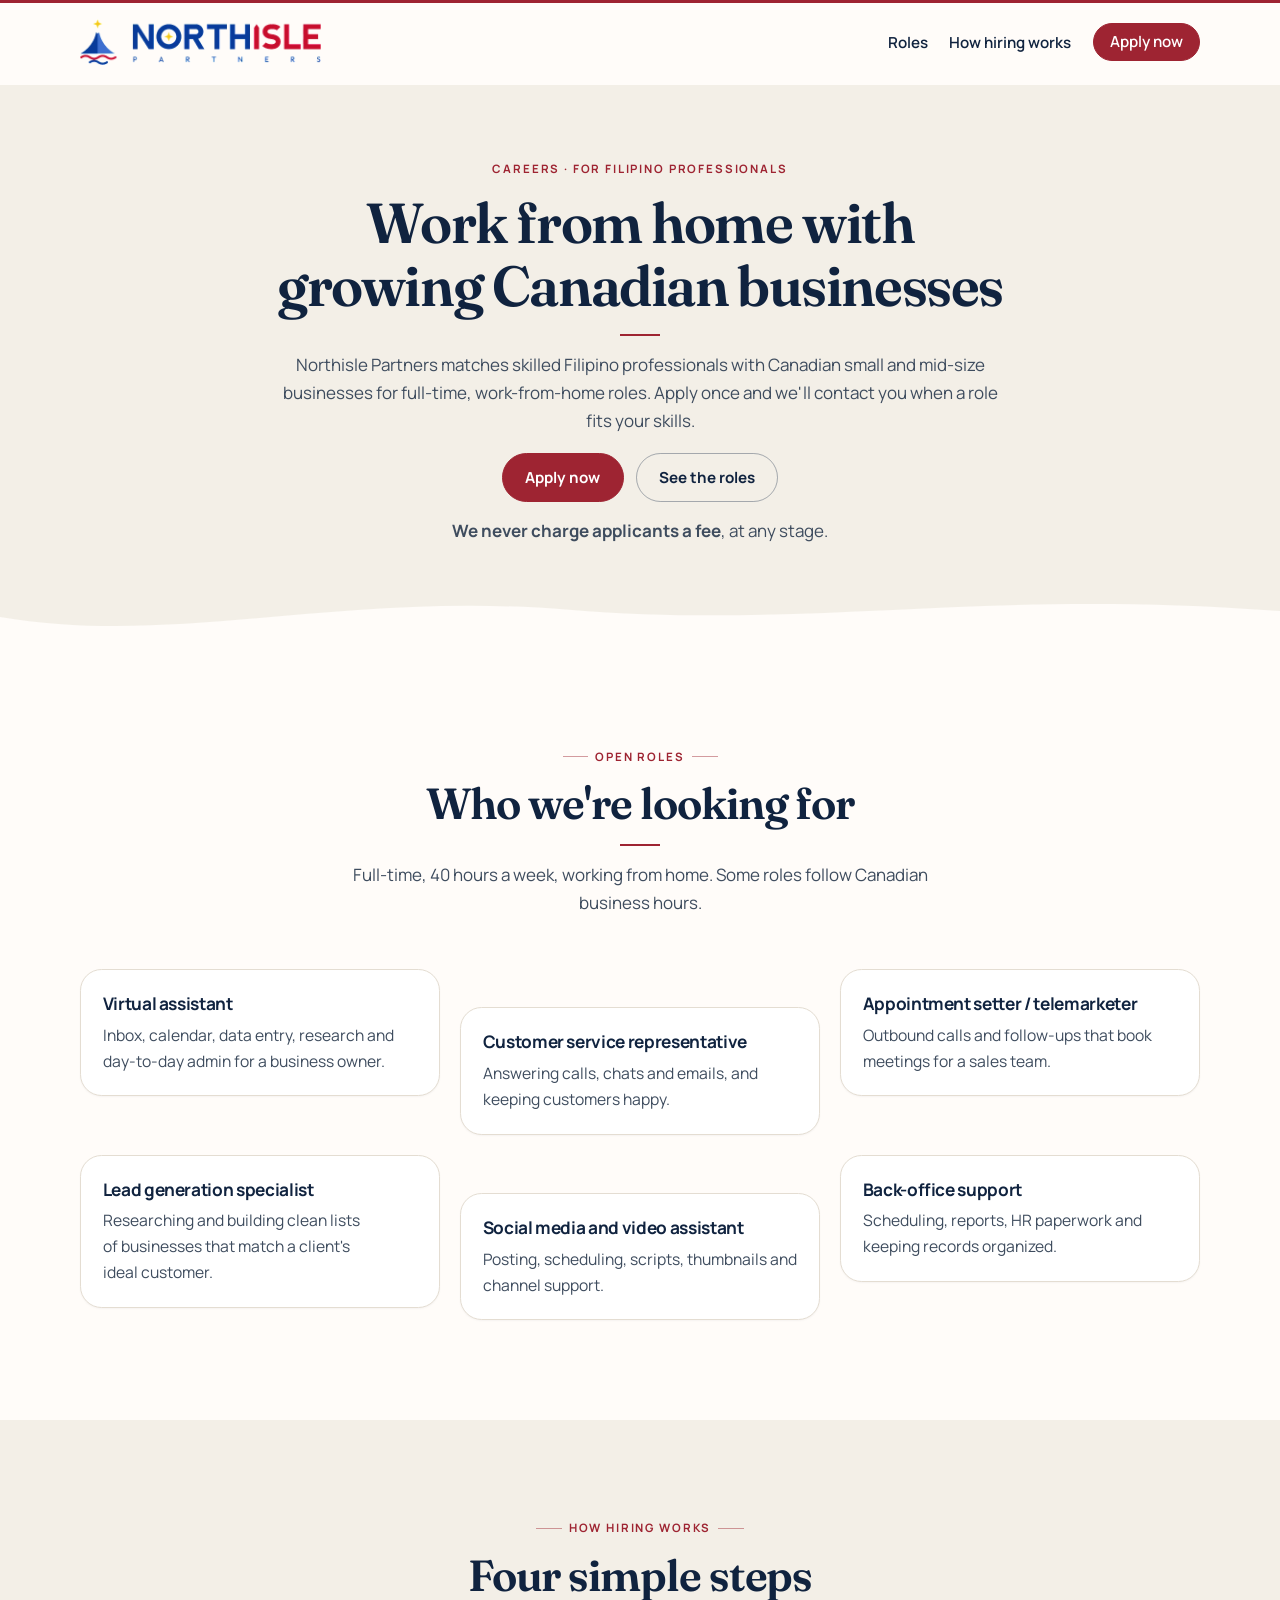
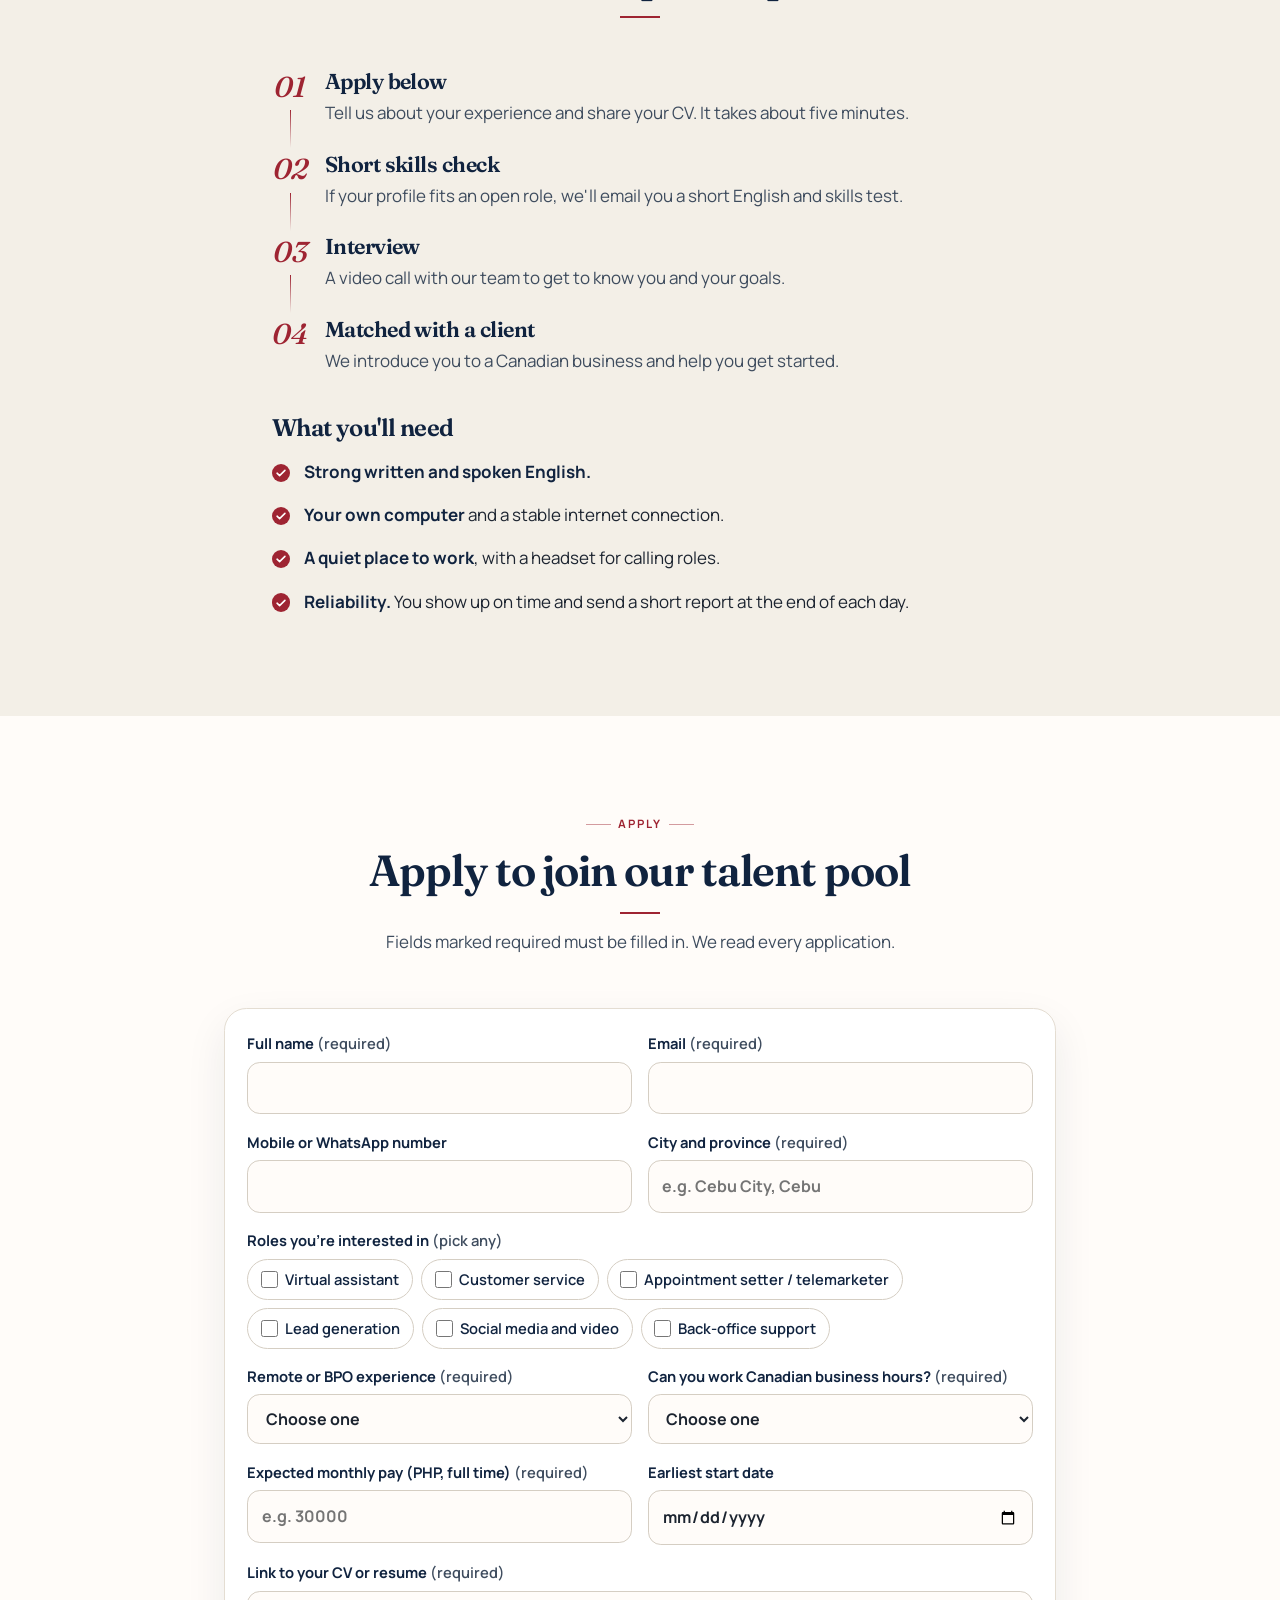
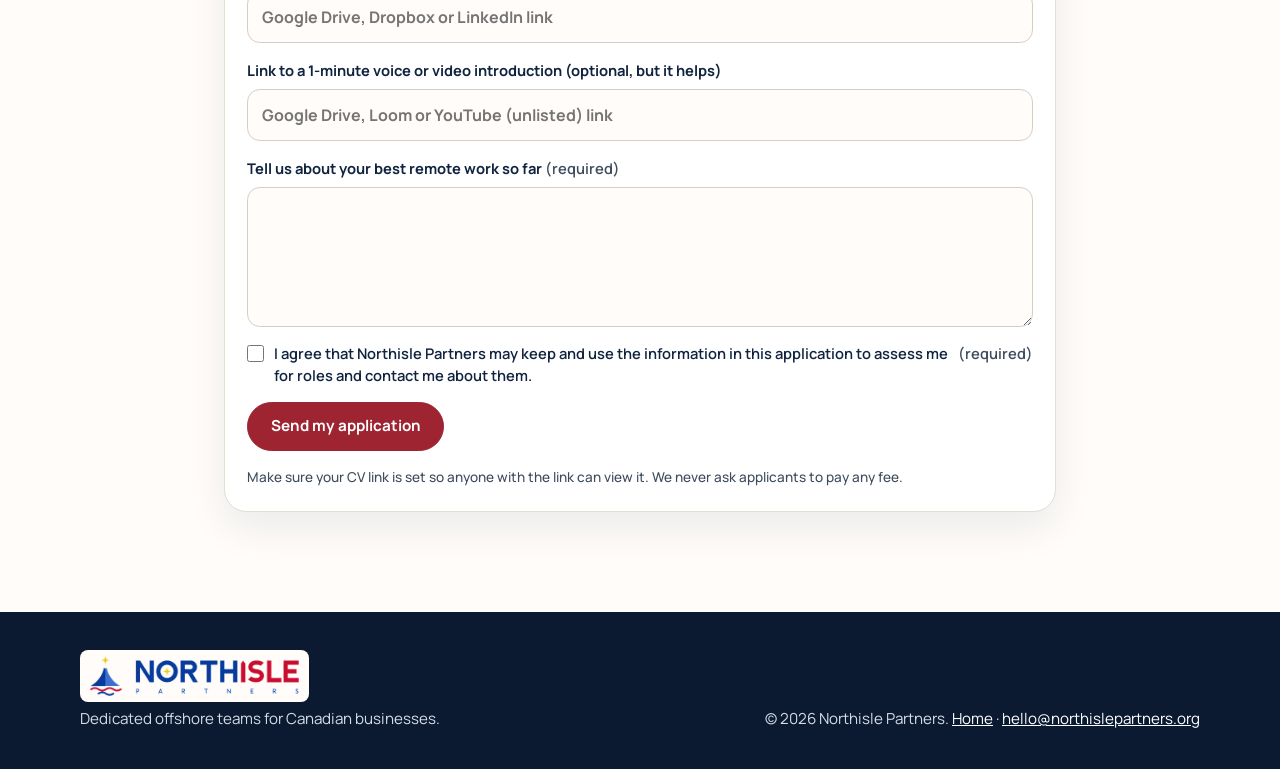
==== careers/index.html @ 328b4017 "Add an unlisted careers page where VAs can apply The page is noindex, left out of the sitemap and no" ====
<!DOCTYPE html>
<html lang="en-CA">
<head>
<meta charset="utf-8">
<script>document.documentElement.classList.add("js");</script>
<meta name="viewport" content="width=device-width, initial-scale=1">
<title>Careers | Work from home with Northisle Partners</title>
<meta name="description" content="Filipino professionals: apply to work from home, full time, with Canadian small businesses as a virtual assistant, customer service rep, appointment setter or lead generation specialist.">
<meta name="robots" content="noindex">
<link rel="canonical" href="https://northislepartners.org/careers/">
<link rel="icon" href="/favicon.svg" type="image/svg+xml">
<link rel="icon" href="/favicon.png" type="image/png" sizes="64x64">
<link rel="apple-touch-icon" href="/apple-touch-icon.png">
<meta name="theme-color" content="#10233F">
<meta property="og:type" content="website">
<meta property="og:site_name" content="Northisle Partners">
<meta property="og:title" content="Careers | Work from home with Northisle Partners">
<meta property="og:description" content="Full-time, work-from-home roles with Canadian small businesses. Apply directly.">
<meta property="og:url" content="https://northislepartners.org/careers/">
<meta property="og:image" content="https://northislepartners.org/og-image.png">
<meta property="og:locale" content="en_CA">
<meta name="twitter:card" content="summary_large_image">
<link rel="preconnect" href="https://fonts.googleapis.com">
<link rel="preconnect" href="https://fonts.gstatic.com" crossorigin>
<link href="https://fonts.googleapis.com/css2?family=Fraunces:ital,opsz,wght@0,9..144,520;0,9..144,620;1,9..144,520&family=Manrope:wght@400;500;600;700;800&display=swap" rel="stylesheet">
<link rel="stylesheet" href="/styles.css">
</head>
<body>
<a class="skip" href="#main">Skip to content</a>
<header class="site-header">
  <div class="container header-bar">
    <a class="brand" href="/">
      <picture>
        <source srcset="/assets/img/northisle-wordmark.webp" type="image/webp">
        <img src="/assets/img/northisle-wordmark.png" alt="Northisle Partners" width="502" height="96">
      </picture>
    </a>
    <button class="nav-toggle" type="button" aria-expanded="false" aria-controls="site-nav">
      <span class="sr-only">Open menu</span>
      <span class="nav-toggle-icon" aria-hidden="true"></span>
    </button>
    <nav id="site-nav" aria-label="Main">
      <ul>
        <li><a href="#roles">Roles</a></li>
        <li><a href="#process">How hiring works</a></li>
        <li><a class="btn btn-small" href="#apply">Apply now</a></li>
      </ul>
    </nav>
  </div>
</header>

<main id="main">
  <section class="page-hero" aria-labelledby="careers-title">
    <div class="container">
      <p class="eyebrow">Careers · For Filipino professionals</p>
      <h1 id="careers-title">Work from home with growing Canadian businesses</h1>
      <p class="section-intro">Northisle Partners matches skilled Filipino professionals with Canadian small and mid-size businesses for full-time, work-from-home roles. Apply once and we'll contact you when a role fits your skills.</p>
      <div class="cta-row cta-center">
        <a class="btn" href="#apply">Apply now</a>
        <a class="btn btn-ghost" href="#roles">See the roles</a>
      </div>
      <p class="section-intro"><strong>We never charge applicants a fee</strong>, at any stage.</p>
    </div>
    <svg class="wave" viewBox="0 0 1440 100" preserveAspectRatio="none" aria-hidden="true">
      <path fill="#fffcf9" d="M0 54C200 96 380 18 640 44C920 72 1100 14 1440 46V100H0Z"/>
    </svg>
  </section>

  <section class="band" id="roles" aria-labelledby="roles-title">
    <div class="container">
      <div class="section-head">
        <p class="eyebrow">Open roles</p>
        <h2 id="roles-title">Who we're looking for</h2>
        <p class="section-intro">Full-time, 40 hours a week, working from home. Some roles follow Canadian business hours.</p>
      </div>
      <div class="card-grid">
        <article class="card"><h3>Virtual assistant</h3><p>Inbox, calendar, data entry, research and day-to-day admin for a business owner.</p></article>
        <article class="card"><h3>Customer service representative</h3><p>Answering calls, chats and emails, and keeping customers happy.</p></article>
        <article class="card"><h3>Appointment setter / telemarketer</h3><p>Outbound calls and follow-ups that book meetings for a sales team.</p></article>
        <article class="card"><h3>Lead generation specialist</h3><p>Researching and building clean lists of businesses that match a client's ideal customer.</p></article>
        <article class="card"><h3>Social media and video assistant</h3><p>Posting, scheduling, scripts, thumbnails and channel support.</p></article>
        <article class="card"><h3>Back-office support</h3><p>Scheduling, reports, HR paperwork and keeping records organized.</p></article>
      </div>
    </div>
  </section>

  <section class="band band-paper" id="process" aria-labelledby="process-title">
    <div class="container">
      <div class="section-head">
        <p class="eyebrow">How hiring works</p>
        <h2 id="process-title">Four simple steps</h2>
      </div>
      <ol class="steps careers-steps">
        <li><span class="step-num">01</span><div><h3>Apply below</h3><p>Tell us about your experience and share your CV. It takes about five minutes.</p></div></li>
        <li><span class="step-num">02</span><div><h3>Short skills check</h3><p>If your profile fits an open role, we'll email you a short English and skills test.</p></div></li>
        <li><span class="step-num">03</span><div><h3>Interview</h3><p>A video call with our team to get to know you and your goals.</p></div></li>
        <li><span class="step-num">04</span><div><h3>Matched with a client</h3><p>We introduce you to a Canadian business and help you get started.</p></div></li>
      </ol>
      <div class="careers-needs">
        <h3>What you'll need</h3>
        <ul class="checks">
          <li><strong>Strong written and spoken English.</strong></li>
          <li><strong>Your own computer</strong> and a stable internet connection.</li>
          <li><strong>A quiet place to work</strong>, with a headset for calling roles.</li>
          <li><strong>Reliability.</strong> You show up on time and send a short report at the end of each day.</li>
        </ul>
      </div>
    </div>
  </section>

  <section class="band" id="apply" aria-labelledby="apply-title">
    <div class="container careers-apply">
      <div class="section-head">
        <p class="eyebrow">Apply</p>
        <h2 id="apply-title">Apply to join our talent pool</h2>
        <p class="section-intro">Fields marked required must be filled in. We read every application.</p>
      </div>
      <form class="mailform" id="applyform" action="https://formsubmit.co/hello@northislepartners.org" method="POST">
        <input type="hidden" name="_next" value="https://northislepartners.org/careers/thank-you/">
        <input type="hidden" name="_subject" value="New VA application from northislepartners.org">
        <input type="hidden" name="_template" value="table">
        <input type="hidden" name="_captcha" value="false">
        <input type="hidden" name="form" value="VA application">
        <input type="text" name="_honey" style="display:none" tabindex="-1" autocomplete="off" aria-hidden="true">
        <div class="field-row">
          <label>Full name <span class="req">(required)</span>
            <input name="name" type="text" autocomplete="name" required>
          </label>
          <label>Email <span class="req">(required)</span>
            <input name="email" type="email" autocomplete="email" inputmode="email" required>
          </label>
        </div>
        <div class="field-row">
          <label>Mobile or WhatsApp number
            <input name="phone" type="tel" autocomplete="tel" inputmode="tel">
          </label>
          <label>City and province <span class="req">(required)</span>
            <input name="location" type="text" autocomplete="address-level2" placeholder="e.g. Cebu City, Cebu" required>
          </label>
        </div>
        <fieldset class="check-group">
          <legend>Roles you're interested in <span class="req">(pick any)</span></legend>
          <label><input type="checkbox" name="role_va" value="Yes"> Virtual assistant</label>
          <label><input type="checkbox" name="role_customer_service" value="Yes"> Customer service</label>
          <label><input type="checkbox" name="role_appointment_setter" value="Yes"> Appointment setter / telemarketer</label>
          <label><input type="checkbox" name="role_lead_generation" value="Yes"> Lead generation</label>
          <label><input type="checkbox" name="role_social_video" value="Yes"> Social media and video</label>
          <label><input type="checkbox" name="role_back_office" value="Yes"> Back-office support</label>
        </fieldset>
        <div class="field-row">
          <label>Remote or BPO experience <span class="req">(required)</span>
            <select name="experience" required>
              <option value="">Choose one</option>
              <option>Less than 1 year</option>
              <option>1–2 years</option>
              <option>3–5 years</option>
              <option>More than 5 years</option>
            </select>
          </label>
          <label>Can you work Canadian business hours? <span class="req">(required)</span>
            <select name="night_shift" required>
              <option value="">Choose one</option>
              <option>Yes, night shift is fine</option>
              <option>Sometimes</option>
              <option>No, daytime only</option>
            </select>
          </label>
        </div>
        <div class="field-row">
          <label>Expected monthly pay (PHP, full time) <span class="req">(required)</span>
            <input name="expected_pay_php" type="number" inputmode="numeric" min="0" step="500" placeholder="e.g. 30000" required>
          </label>
          <label>Earliest start date
            <input name="start_date" type="date">
          </label>
        </div>
        <label>Link to your CV or resume <span class="req">(required)</span>
          <input name="cv_link" type="url" placeholder="Google Drive, Dropbox or LinkedIn link" required>
        </label>
        <label>Link to a 1-minute voice or video introduction (optional, but it helps)
          <input name="intro_link" type="url" placeholder="Google Drive, Loom or YouTube (unlisted) link">
        </label>
        <label>Tell us about your best remote work so far <span class="req">(required)</span>
          <textarea name="message" required></textarea>
        </label>
        <label class="consent"><input type="checkbox" name="consent" value="Yes" required> I agree that Northisle Partners may keep and use the information in this application to assess me for roles and contact me about them. <span class="req">(required)</span></label>
        <button class="btn" type="submit">Send my application</button>
        <p class="hint">Make sure your CV link is set so anyone with the link can view it. We never ask applicants to pay any fee.</p>
      </form>
    </div>
  </section>
</main>

<footer class="site-footer">
  <div class="container footer-row">
    <div>
      <div class="word">
        <picture>
          <source srcset="/assets/img/northisle-wordmark.webp" type="image/webp">
          <img src="/assets/img/northisle-wordmark.png" alt="Northisle Partners" width="502" height="96">
        </picture>
      </div>
      <p>Dedicated offshore teams for Canadian businesses.</p>
    </div>
    <p>© <span id="yr">2026</span> Northisle Partners. <a href="/">Home</a> · <a href="mailto:hello@northislepartners.org">hello@northislepartners.org</a></p>
  </div>
</footer>
<script src="/main.js" defer></script>
</body>
</html>
---- styles.css ----
:root {
  --navy: #10233f;
  --navy-deep: #0b1a30;
  --ink: #1c2430;
  --muted: #3e4c5e;
  --red: #9e2432;
  --red-deep: #7c1c28;
  --paper: #f3efe7;
  --white: #fffcf9;
  --line: #e4ddd2;
  --mist: #e4ebf2;
  --sand: #e9e1d4;
  --max: 1120px;
  --header: 84px;
  --shadow: 0 16px 40px rgba(16, 35, 63, 0.08);
}

* { box-sizing: border-box; }
html { scroll-behavior: smooth; scroll-padding-top: 96px; }
body {
  margin: 0;
  font-family: Manrope, "Segoe UI", sans-serif;
  color: var(--ink);
  background: var(--white);
  line-height: 1.65;
  font-size: 1.0625rem;
}
img, video, svg { max-width: 100%; }
img { height: auto; }
h1, h2, h3, .brand-name {
  font-family: Fraunces, Georgia, serif;
  font-weight: 620;
  letter-spacing: -0.025em;
  line-height: 1.12;
}
h1, h2, h3 { text-wrap: balance; }
p { text-wrap: pretty; }
a { color: var(--red); }
a:hover { color: var(--red-deep); }
:focus-visible {
  outline: 2px solid var(--red);
  outline-offset: 3px;
}
::selection { background: #f3d0d4; color: var(--navy); }

.sr-only {
  position: absolute;
  width: 1px;
  height: 1px;
  padding: 0;
  margin: -1px;
  overflow: hidden;
  clip-path: inset(50%);
  white-space: nowrap;
  border: 0;
}
.skip {
  position: absolute;
  left: 1rem;
  top: -4rem;
  z-index: 80;
  background: #fff;
  color: var(--navy);
  padding: 0.6rem 1rem;
  border-radius: 999px;
  font-weight: 700;
  text-decoration: none;
}
.skip:focus { top: 0.75rem; }

.container { width: min(var(--max), calc(100% - 2.5rem)); margin: 0 auto; }
.section-head { text-align: center; max-width: 42rem; margin: 0 auto 3.25rem; }
.section-head h2::after,
.page-hero h1::after {
  content: "";
  display: block;
  width: 2.5rem;
  height: 2px;
  margin: 1.05rem auto 0;
  background: var(--red);
}
.eyebrow {
  display: flex;
  flex-wrap: wrap;
  align-items: center;
  justify-content: center;
  gap: 0.45rem;
  width: fit-content;
  max-width: 100%;
  margin: 0 auto 0.85rem;
  color: var(--red);
  font-family: Manrope, sans-serif;
  font-size: 0.72rem;
  font-weight: 700;
  letter-spacing: 0.16em;
  text-transform: uppercase;
  line-height: 1.45;
}
.hero .eyebrow { margin-left: 0; margin-right: 0; justify-content: flex-start; width: 100%; text-align: left; }
.hero .eyebrow span { flex: 1 1 12rem; min-width: 0; }
.star { width: 0.85rem; height: 0.85rem; flex: 0 0 auto; }
.section-intro { color: var(--muted); margin: 0.9rem auto 0; max-width: 46rem; }
h2 { font-size: clamp(2rem, 3.4vw, 3.05rem); color: var(--navy); margin: 0; }

.btn {
  display: inline-flex;
  align-items: center;
  justify-content: center;
  gap: 0.45rem;
  background: var(--red);
  color: #fff;
  text-decoration: none;
  font-family: Manrope, sans-serif;
  font-weight: 700;
  font-size: 0.95rem;
  line-height: 1.2;
  padding: 0.9rem 1.4rem;
  border-radius: 999px;
  border: 1.5px solid var(--red);
  cursor: pointer;
  transition: background 0.2s ease, border-color 0.2s ease, color 0.2s ease;
}
.btn:hover { background: var(--red-deep); border-color: var(--red-deep); color: #fff; }
.btn:focus-visible { outline-color: var(--navy); }
.btn-ghost {
  background: transparent;
  color: var(--navy);
  border-color: rgba(16, 35, 63, 0.35);
}
.btn-ghost:hover { background: var(--navy); border-color: var(--navy); color: #fff; }
.btn-small { padding: 0.55rem 1rem; font-size: 0.88rem; }
.cta-row { display: flex; flex-wrap: wrap; gap: 0.75rem; margin-top: 1.6rem; }

.site-header {
  position: sticky;
  top: 0;
  z-index: 40;
  background: rgba(255, 252, 249, 0.92);
  backdrop-filter: blur(16px);
  box-shadow: inset 0 3px 0 var(--red);
  border-bottom: 1px solid transparent;
  transition: background 0.25s ease, border-color 0.25s ease, box-shadow 0.25s ease;
}
.site-header.is-condensed {
  background: rgba(255, 252, 249, 0.97);
  border-bottom-color: var(--line);
  box-shadow: inset 0 3px 0 var(--red), 0 10px 30px rgba(16, 35, 63, 0.06);
}
.header-bar {
  min-height: var(--header);
  display: flex;
  align-items: center;
  justify-content: space-between;
  gap: 1rem;
  transition: min-height 0.25s ease;
}
.site-header.is-condensed .header-bar { min-height: 64px; }
.brand {
  display: flex;
  align-items: center;
  gap: 0.7rem;
  color: var(--navy);
  text-decoration: none;
  min-width: 0;
  flex-shrink: 0;
}
.brand picture { display: flex; line-height: 0; }
.brand img { width: auto; height: 46px; max-width: none; transition: height 0.25s ease; }
.site-header.is-condensed .brand img { width: auto; height: 40px; }
.brand-name { font-size: 1.22rem; letter-spacing: -0.03em; line-height: 1; }
.brand-name span { color: var(--red); font-style: italic; font-weight: 520; }
.site-header nav ul {
  display: flex;
  align-items: center;
  gap: 1.35rem;
  list-style: none;
  margin: 0;
  padding: 0;
}
.site-header nav a {
  color: var(--navy);
  text-decoration: none;
  font-weight: 600;
  font-size: 0.95rem;
}
.site-header nav a:hover,
.site-header nav a[aria-current="page"] { color: var(--red); }
.site-header nav a.btn { display: inline-flex; color: #fff; }
.site-header nav a.btn:hover { background: var(--red-deep); }
.nav-toggle {
  display: none;
  width: 44px;
  height: 44px;
  border: 0;
  border-radius: 999px;
  background: transparent;
  padding: 0;
  cursor: pointer;
  align-items: center;
  justify-content: center;
}
.nav-toggle-icon,
.nav-toggle-icon::before,
.nav-toggle-icon::after {
  display: block;
  width: 18px;
  height: 2px;
  background: var(--navy);
  border-radius: 2px;
  position: relative;
  transition: transform 0.2s ease, top 0.2s ease, background 0.2s ease;
}
.nav-toggle-icon::before,
.nav-toggle-icon::after { content: ""; position: absolute; left: 0; }
.nav-toggle-icon::before { top: -6px; }
.nav-toggle-icon::after { top: 6px; }
.nav-toggle[aria-expanded="true"] .nav-toggle-icon { background: transparent; }
.nav-toggle[aria-expanded="true"] .nav-toggle-icon::before { top: 0; transform: rotate(45deg); }
.nav-toggle[aria-expanded="true"] .nav-toggle-icon::after { top: 0; transform: rotate(-45deg); }

.hero {
  position: relative;
  display: grid;
  align-items: center;
  min-height: min(760px, calc(100vh - var(--header)));
  background: #e5e1da;
  overflow: hidden;
}
.hero-media { position: absolute; inset: 0; }
.hero-media img,
.hero-media video {
  position: absolute;
  inset: 0;
  width: 100%;
  height: 100%;
  object-fit: cover;
  object-position: 72% 42%;
}
.hero-media video { opacity: 0; }
.hero-media video.is-playing { opacity: 1; }
.hero-media::before {
  content: "";
  position: absolute;
  inset: 0;
  z-index: 1;
  background: linear-gradient(90deg, rgba(243, 239, 231, 0.96) 0%, rgba(243, 239, 231, 0.86) 30%, rgba(243, 239, 231, 0.42) 50%, rgba(243, 239, 231, 0) 66%);
}
.hero-copy {
  position: relative;
  z-index: 2;
  width: min(34rem, calc(100% - 2.5rem));
  margin-left: max(1.25rem, calc((100% - var(--max)) / 2));
  padding: 4.25rem 0 6.5rem;
}
.hero h1 {
  margin: 0;
  color: var(--navy);
  font-size: clamp(2.55rem, 4.5vw, 4.2rem);
}
.hero h1 em {
  font-style: italic;
  font-weight: 520;
  color: var(--red);
}
.hero .lead { color: var(--muted); font-size: 1.08rem; max-width: 38rem; margin: 1.15rem 0 0; }
.hero .note { margin: 1.15rem 0 0; color: var(--muted); font-size: 0.95rem; }
.hero .note a { color: var(--navy); font-weight: 700; }
.hero-offer {
  margin: 1rem 0 0;
  max-width: 28rem;
  color: var(--navy);
  font-family: Fraunces, Georgia, serif;
  font-weight: 620;
  font-size: clamp(1.2rem, 2vw, 1.5rem);
  line-height: 1.3;
  letter-spacing: -0.02em;
}
.site-header nav a.btn { white-space: nowrap; }
.offers { background: var(--paper); padding: 1.5rem 0 3.25rem; }
.offer-grid {
  display: grid;
  grid-template-columns: repeat(6, 1fr);
  gap: 0.85rem;
  list-style: none;
  margin: 0;
  padding: 0;
}
.offer-grid > li {
  grid-column: span 2;
  display: flex;
  gap: 0.75rem;
  align-items: flex-start;
  margin: 0;
  padding: 1rem 1rem 1.05rem;
  background: var(--white);
  border: 1px solid var(--line);
  border-radius: 1.1rem;
  color: var(--navy);
}
.offer-grid > li:nth-child(4),
.offer-grid > li:nth-child(5) { grid-column: span 3; }
.offer-grid > li.is-team {
  grid-column: 1 / -1;
  align-items: center;
  background: var(--navy);
  color: #fffcf9;
  border-color: var(--navy);
}
.offer-grid > li.is-team .offer-icon {
  background: rgba(255, 252, 249, 0.12);
  color: #fffcf9;
}
.team-flag {
  display: inline-block;
  margin: 0 0.4rem 0.15rem 0;
  padding: 0.14rem 0.48rem;
  background: #f0c9ce;
  color: var(--navy);
  font-size: 0.68rem;
  font-weight: 800;
  letter-spacing: 0.12em;
  text-transform: uppercase;
  line-height: 1.4;
  border-radius: 999px;
  vertical-align: middle;
}
.offer-chips li.is-team {
  background: var(--navy);
  color: #fffcf9;
  border-color: var(--navy);
  font-weight: 700;
}
.offer-grid > li.is-bold {
  border-color: #e4c8cc;
  box-shadow: inset 3px 0 0 var(--red);
}
.offer-grid p { margin: 0; font-weight: 700; line-height: 1.4; }
.offer-grid .is-bold p,
.offer-grid .is-bold strong { font-weight: 800; }
.offer-icon {
  width: 36px;
  height: 36px;
  flex: 0 0 auto;
  display: grid;
  place-items: center;
  border-radius: 50%;
  background: var(--mist);
  color: var(--navy);
}
.offer-icon svg { width: 18px; height: 18px; }
.offer-flag {
  display: inline-block;
  margin: 0 0.35rem 0.15rem 0;
  padding: 0.12rem 0.45rem;
  background: var(--red);
  color: #fff;
  font-size: 0.68rem;
  font-weight: 700;
  letter-spacing: 0.12em;
  text-transform: uppercase;
  line-height: 1.4;
  border-radius: 999px;
  vertical-align: middle;
}
.offer-chips {
  display: flex;
  flex-wrap: wrap;
  justify-content: center;
  gap: 0.55rem;
  list-style: none;
  margin: 1.35rem auto 0;
  padding: 0;
  max-width: 58rem;
}
.offer-chips li {
  margin: 0;
  padding: 0.55rem 0.85rem;
  background: #fff;
  border: 1px solid var(--line);
  border-radius: 999px;
  color: var(--navy);
  font-size: 0.92rem;
  font-weight: 700;
  line-height: 1.4;
}
.offer-chips li.is-bold,
.offer-chips li.is-bold strong { font-weight: 800; border-color: #e4c8cc; }
.page-hero .cta-row { margin-top: 1.15rem; }
.wave { position: absolute; left: 0; right: 0; bottom: -1px; z-index: 2; width: 100%; height: 92px; display: block; }

.band { padding: 6.25rem 0; }
.band-paper { background: var(--paper); }
.how-layout {
  display: grid;
  grid-template-columns: 1fr 0.92fr;
  gap: 3rem;
  align-items: center;
}
.steps { list-style: none; margin: 0; padding: 0; display: grid; gap: 1.6rem; }
.steps li { display: grid; grid-template-columns: auto 1fr; gap: 0.9rem 1rem; }
.step-num {
  font-family: Fraunces, Georgia, serif;
  font-style: italic;
  font-weight: 520;
  font-size: 1.8rem;
  line-height: 1;
  color: var(--red);
  padding-top: 0.15rem;
}
.steps h3 { margin: 0 0 0.3rem; color: var(--navy); font-size: 1.35rem; }
.steps p { margin: 0; color: var(--muted); }
.frame {
  margin: 0;
  border-radius: 1.4rem 1.4rem 4.2rem 1.4rem;
  overflow: hidden;
  box-shadow: var(--shadow);
  background: var(--sand);
}
.frame img { display: block; width: 100%; height: 100%; object-fit: cover; aspect-ratio: 4 / 3; }
.frame-alt { border-radius: 4.2rem 1.4rem 1.4rem 1.4rem; }

.card-grid {
  display: grid;
  grid-template-columns: repeat(3, 1fr);
  gap: 1.25rem;
  align-items: start;
}
.card {
  background: #fff;
  border: 1px solid var(--line);
  border-radius: 1.35rem;
  padding: 1.45rem 1.35rem 1.3rem;
  box-shadow: 0 1px 2px rgba(16, 35, 63, 0.04);
  transition: border-color 0.2s ease, box-shadow 0.2s ease, transform 0.2s ease;
}
.card:hover,
.js .card.reveal.is-in:hover {
  border-color: #e4c8cc;
  box-shadow: var(--shadow);
  transform: translateY(-4px);
}
.icon {
  width: 52px;
  height: 52px;
  border-radius: 50%;
  display: grid;
  place-items: center;
  background: var(--mist);
  color: var(--navy);
  margin-bottom: 0.95rem;
}
.icon svg { width: 26px; height: 26px; }
.card h3 {
  margin: 0 0 0.45rem;
  color: var(--navy);
  font-family: Manrope, sans-serif;
  font-weight: 700;
  letter-spacing: -0.02em;
  font-size: 1.08rem;
  line-height: 1.3;
}
.card p { margin: 0; color: var(--muted); font-size: 0.98rem; }
a.more {
  display: inline-flex;
  align-items: center;
  gap: 0.35rem;
  margin-top: 0.95rem;
  color: var(--red);
  font-weight: 700;
  font-size: 0.92rem;
  text-decoration: none;
}
a.more:hover { gap: 0.55rem; color: var(--red-deep); }
.section-cta { text-align: center; margin: 2.6rem 0 0; }

.band-value {
  background: var(--navy);
  color: #f4f0e8;
}
.band-value h2,
.band-value .compare-local h3 { color: #fffcf9; }
.band-value .eyebrow { color: #f0c9ce; }
.band-value .section-intro { color: #d5dce8; }
.band-value .section-head h2::after { background: #f0c9ce; }
.price-board { margin: 0 auto 2.25rem; }
.price-heading {
  margin: 0;
  text-align: center;
  color: #fffcf9;
  font-size: clamp(1.45rem, 2.2vw, 1.85rem);
}
.price-basis {
  margin: 0.45rem auto 1.15rem;
  text-align: center;
  color: #d5dce8;
  font-size: 0.95rem;
}
.price-grid {
  display: grid;
  grid-template-columns: 1fr 1fr 1.08fr;
  gap: 1rem;
  align-items: stretch;
}
.price-card {
  margin: 0;
  border-radius: 1.25rem;
  padding: 1.25rem 1.15rem 1.15rem;
}
.price-card h4 {
  margin: 0;
  font-family: Manrope, sans-serif;
  font-size: 0.75rem;
  font-weight: 700;
  letter-spacing: 0.12em;
  text-transform: uppercase;
  line-height: 1.35;
}
.price-rate { margin: 0.4rem 0 0; font-size: 0.92rem; }
.price-year {
  margin: 0.55rem 0 0;
  font-family: Fraunces, Georgia, serif;
  font-weight: 620;
  font-size: clamp(1.85rem, 2.5vw, 2.4rem);
  letter-spacing: -0.03em;
  line-height: 1.05;
}
.price-unit {
  font-family: Manrope, sans-serif;
  font-weight: 700;
  font-size: 0.95rem;
  letter-spacing: 0;
}
.price-biweek { margin: 0.4rem 0 0; font-weight: 700; }
.price-local {
  background: #1a3050;
  border: 1px solid rgba(244, 240, 232, 0.14);
}
.price-local h4,
.price-local .price-year { color: #fffcf9; }
.price-local .price-rate,
.price-local .price-biweek,
.price-local .price-parts { color: #d5dce8; }
.price-ours {
  background: var(--white);
  color: var(--ink);
  box-shadow: 0 18px 44px rgba(0, 0, 0, 0.22);
}
.price-ours h4 { color: var(--red); }
.price-ours .price-rate,
.price-ours .price-biweek { color: var(--muted); }
.price-ours .price-year { color: var(--navy); }
.price-parts {
  list-style: none;
  margin: 0.95rem 0 0;
  padding: 0.75rem 0 0;
  border-top: 1px solid rgba(244, 240, 232, 0.18);
  display: grid;
  gap: 0.35rem;
  font-size: 0.9rem;
}
.price-parts li {
  display: flex;
  justify-content: space-between;
  gap: 0.75rem;
  margin: 0;
  padding: 0;
}
.price-parts li::before { content: none; }
.price-save {
  margin: 1.15rem auto 0;
  max-width: 46rem;
  background: var(--white);
  color: var(--navy);
  border-radius: 1.2rem;
  padding: 1.15rem 1.35rem;
  text-align: center;
}
.price-save p {
  margin: 0;
  font-family: Fraunces, Georgia, serif;
  font-weight: 620;
  font-size: clamp(1.25rem, 2vw, 1.6rem);
  line-height: 1.3;
  letter-spacing: -0.02em;
}
.price-save p + p {
  margin-top: 0.35rem;
  color: var(--red);
  font-size: clamp(1.05rem, 1.6vw, 1.25rem);
}
.price-footnote {
  margin: 0.95rem 0 0;
  color: #d5dce8;
  font-size: 0.8rem;
  line-height: 1.55;
}
.price-footnote a { color: #f0c9ce; font-weight: 700; }
.band-value .compare { margin-top: 0.4rem; }
.compare {
  display: grid;
  grid-template-columns: 1fr 1fr;
  gap: 1.25rem;
  align-items: stretch;
}
.compare-card {
  margin: 0;
  border-radius: 1.35rem;
  padding: 1.7rem 1.45rem 1.45rem;
}
.compare-card h3 {
  margin: 0;
  font-size: clamp(1.45rem, 2vw, 1.8rem);
}
.compare-card p { margin: 0.75rem 0 0; }
.compare ul {
  list-style: none;
  margin: 1.15rem 0 0;
  padding: 0;
  display: grid;
  gap: 0.65rem;
}
.compare li { position: relative; padding-left: 1.55rem; }
.compare-local {
  background: #1a3050;
  border: 1px solid rgba(244, 240, 232, 0.14);
}
.compare-local p,
.compare-local li { color: #d5dce8; }
.compare-local li::before {
  content: "";
  position: absolute;
  left: 0;
  top: 0.55em;
  width: 0.45rem;
  height: 0.45rem;
  border-radius: 50%;
  background: #f0c9ce;
}
.compare-ours {
  background: var(--white);
  color: var(--ink);
  box-shadow: 0 18px 44px rgba(0, 0, 0, 0.22);
}
.compare-ours h3 { color: var(--navy); }
.compare-ours p { color: var(--muted); }
.compare-ours li { color: var(--ink); }
.compare-ours li::before {
  content: "";
  position: absolute;
  left: 0;
  top: 0.2rem;
  width: 1.05rem;
  height: 1.05rem;
  border-radius: 50%;
  background: var(--red) url("data:image/svg+xml,%3Csvg xmlns='http://www.w3.org/2000/svg' viewBox='0 0 16 16'%3E%3Cpath d='M3.5 8.2 6.4 11 12.5 5' fill='none' stroke='white' stroke-width='1.8' stroke-linecap='round' stroke-linejoin='round'/%3E%3C/svg%3E") center / 0.72rem no-repeat;
}
.offer { margin: 1.75rem auto 0; max-width: 40rem; text-align: center; }
.offer-banner {
  display: inline-block;
  margin: 0;
  padding: 0.85rem 1.1rem;
  background: var(--white);
  color: var(--navy);
  font-weight: 700;
  line-height: 1.4;
  border-radius: 1rem;
}
.offer-banner span {
  display: inline-block;
  margin: 0 0.45rem 0.15rem 0;
  padding: 0.22rem 0.55rem;
  background: var(--red);
  color: #fff;
  font-size: 0.68rem;
  font-weight: 700;
  letter-spacing: 0.12em;
  text-transform: uppercase;
  line-height: 1.3;
  border-radius: 999px;
  vertical-align: middle;
}
.offer-note {
  margin: 0.55rem 0 0;
  color: #d5dce8;
  font-size: 0.85rem;
}
.value-close {
  max-width: 38rem;
  margin: 2.6rem auto 0;
  text-align: center;
  font-family: Fraunces, Georgia, serif;
  font-weight: 520;
  font-style: italic;
  font-size: clamp(1.35rem, 2.3vw, 1.8rem);
  line-height: 1.35;
  letter-spacing: -0.02em;
  color: #fffcf9;
}

.team-intro { text-align: center; max-width: 40rem; margin: 3.5rem auto 1.4rem; }
.team-intro h3 { margin: 0; color: var(--navy); font-size: clamp(1.7rem, 2.6vw, 2.25rem); }
.team-intro p { color: var(--muted); margin: 0.75rem 0 0; }
.team-media {
  position: relative;
  width: 100%;
  aspect-ratio: 16 / 9;
  background: var(--navy);
  margin-top: 0.5rem;
}
.team-media img,
.team-media video {
  position: absolute;
  inset: 0;
  width: 100%;
  height: 100%;
  object-fit: cover;
  object-position: center;
}
.team-media video { opacity: 0; }
.team-media video.is-playing { opacity: 1; }
.team-media .wave { height: 84px; }

.why-layout {
  display: grid;
  grid-template-columns: 0.9fr 1.1fr;
  gap: 3rem;
  align-items: center;
  margin-top: 3.25rem;
}
.checks { list-style: none; margin: 0; padding: 0; display: grid; gap: 0.95rem; }
.checks li { position: relative; padding-left: 2rem; color: var(--ink); }
.checks li::before {
  content: "";
  position: absolute;
  left: 0;
  top: 0.35rem;
  width: 1.15rem;
  height: 1.15rem;
  border-radius: 50%;
  background: var(--red) url("data:image/svg+xml,%3Csvg xmlns='http://www.w3.org/2000/svg' viewBox='0 0 16 16'%3E%3Cpath d='M3.5 8.2 6.4 11 12.5 5' fill='none' stroke='white' stroke-width='1.8' stroke-linecap='round' stroke-linejoin='round'/%3E%3C/svg%3E") center / 0.85rem no-repeat;
}
.checks strong { color: var(--navy); }

.contact-grid {
  display: grid;
  grid-template-columns: 0.85fr 1.15fr;
  gap: 2.5rem;
  align-items: start;
}
.email-big { font-size: clamp(1.15rem, 2vw, 1.45rem); font-weight: 700; margin: 0.35rem 0 1rem; overflow-wrap: anywhere; }
.email-big a { color: var(--navy); }
.help { color: var(--muted); margin: 0; }
.mailform {
  background: #fff;
  border: 1px solid var(--line);
  border-radius: 1.4rem;
  padding: 1.4rem;
  display: grid;
  gap: 0.95rem;
  box-shadow: var(--shadow);
}
.mailform label { display: block; font-weight: 700; font-size: 0.92rem; color: var(--navy); }
.mailform label input,
.mailform label select,
.mailform label textarea { display: block; margin-top: 0.4rem; }
.req { font-weight: 600; color: var(--muted); }
.mailform .field-row {
  display: grid;
  grid-template-columns: 1fr 1fr;
  gap: 0.95rem;
}
.mailform input,
.mailform select,
.mailform textarea {
  font: inherit;
  font-size: 1rem;
  color: var(--ink);
  background: var(--white);
  border: 1px solid #d5cec3;
  border-radius: 0.8rem;
  padding: 0.75rem 0.85rem;
  width: 100%;
}
.mailform textarea { min-height: 140px; resize: vertical; }
.mailform input:focus-visible,
.mailform select:focus-visible,
.mailform textarea:focus-visible { outline: 2px solid var(--red); border-color: var(--red); }
.mailform .btn { justify-self: start; }
.hint { margin: 0; color: var(--muted); font-size: 0.85rem; font-weight: 500; }
.mailform .check-group { border: 0; margin: 0; padding: 0; display: flex; flex-wrap: wrap; gap: 0.5rem; }
.mailform .check-group legend { width: 100%; margin-bottom: 0.45rem; padding: 0; font-weight: 700; font-size: 0.92rem; color: var(--navy); }
.mailform .check-group label {
  display: inline-flex;
  align-items: center;
  gap: 0.45rem;
  padding: 0.45rem 0.8rem;
  border: 1px solid #d5cec3;
  border-radius: 999px;
  font-weight: 600;
  cursor: pointer;
}
.mailform .check-group label:has(input:checked) { border-color: var(--red); background: #fbe9ec; }
.mailform input[type="checkbox"] { width: 1.05rem; height: 1.05rem; margin: 0; padding: 0; accent-color: var(--red); flex: 0 0 auto; }
.mailform .check-group input,
.mailform .consent input { display: inline-block; }
.mailform .consent { display: flex; gap: 0.6rem; align-items: flex-start; font-weight: 600; line-height: 1.5; }
.mailform .consent input { margin-top: 0.2rem; }
.careers-apply { max-width: 52rem; }
.careers-steps { max-width: 46rem; margin: 0 auto; }
.careers-needs { max-width: 46rem; margin: 2.5rem auto 0; }
.careers-needs h3 { margin: 0 0 1rem; color: var(--navy); font-size: 1.5rem; }
@media (max-width: 680px) {
  .mailform .field-row { grid-template-columns: 1fr; }
  .mailform .btn { width: 100%; justify-self: stretch; }
}

.page-hero { background: var(--paper); padding: 4.75rem 0 6.5rem; position: relative; text-align: center; }
.page-hero h1 { margin: 0; color: var(--navy); font-size: clamp(2.3rem, 4.4vw, 3.7rem); text-align: center; }
.page-hero .section-intro { text-align: center; }
.page-hero .wave { height: 72px; }
.toc { display: flex; flex-wrap: wrap; justify-content: center; gap: 0.5rem; list-style: none; margin: 1.7rem 0 0; padding: 0; }
.toc a {
  display: inline-block;
  padding: 0.45rem 0.9rem;
  border-radius: 999px;
  border: 1px solid var(--line);
  background: #fff;
  color: var(--navy);
  text-decoration: none;
  font-size: 0.88rem;
  font-weight: 700;
}
.toc a:hover { border-color: var(--red); color: var(--red); }
.service {
  padding: 2.8rem 0;
  border-top: 1px solid var(--line);
  scroll-margin-top: 96px;
}
.service:first-child { border-top: 0; padding-top: 0.4rem; }
.service-top { display: grid; grid-template-columns: auto 1fr; gap: 1rem 1.25rem; align-items: start; }
.service-top.has-photo { grid-template-columns: auto 1fr minmax(220px, 300px); align-items: center; }
.service .icon { margin: 0; }
.service h2 { font-size: clamp(1.6rem, 2.4vw, 2.05rem); }
.service p { color: var(--muted); margin: 0.45rem 0 0; }
.service h3 { margin: 1.25rem 0 0.55rem; color: var(--navy); font-family: Manrope, sans-serif; font-size: 0.95rem; letter-spacing: 0.08em; text-transform: uppercase; font-weight: 700; }
.service ul { margin: 0; padding-left: 1.15rem; columns: 2; column-gap: 2rem; }
.service li { break-inside: avoid; margin: 0 0 0.4rem; }
.service-figure { margin: 0; border-radius: 1.2rem; overflow: hidden; background: var(--sand); }
.service-figure img { display: block; width: 100%; aspect-ratio: 4 / 3; object-fit: cover; }
.services-list { padding-top: 3.5rem; }
.close { text-align: center; }
.close h2::after {
  content: "";
  display: block;
  width: 2.5rem;
  height: 2px;
  margin: 1.05rem auto 0;
  background: var(--red);
}
.cta-center { justify-content: center; }
.close .email-big { margin-top: 0.4rem; }

.site-footer { background: var(--navy-deep); color: #d5dce8; padding: 2.4rem 0; font-size: 0.95rem; }
.footer-row { display: flex; justify-content: space-between; gap: 1rem 2rem; flex-wrap: wrap; align-items: end; }
.site-footer a { color: #fff; }
.site-footer p { margin: 0.25rem 0 0; }
.word { font-family: Fraunces, Georgia, serif; color: #fff; font-size: 1.2rem; letter-spacing: -0.03em; }
.word span { color: #e7b7bd; font-style: italic; }
.site-footer .word picture { display: block; line-height: 0; }
.site-footer .word img {
  display: block;
  height: 40px;
  width: auto;
  max-width: none;
  background: #fffcf9;
  border-radius: 8px;
  padding: 6px 10px;
  box-sizing: content-box;
}

.js .reveal { opacity: 0; transform: translateY(16px); transition: opacity 0.7s ease, transform 0.7s ease; }
.js .reveal.is-in { opacity: 1; transform: none; }

@media (min-width: 1021px) {
  .card-grid .card:nth-child(3n + 2) { margin-top: 2.4rem; }
}
@media (max-width: 1020px) {
  .card-grid { grid-template-columns: 1fr 1fr; }
  .card-grid .card:nth-child(even) { margin-top: 1.5rem; }
}
@media (max-width: 980px) {
  .price-grid { grid-template-columns: 1fr; }
}
@media (max-width: 860px) {
  .offer-grid { grid-template-columns: 1fr; }
  .offer-grid > li,
  .offer-grid > li:nth-child(4),
  .offer-grid > li:nth-child(5) { grid-column: auto; }
  .offer-chips { flex-direction: column; align-items: stretch; }
  .offer-chips li { border-radius: 1rem; text-align: left; }
}
@media (max-width: 800px) {
  .compare { grid-template-columns: 1fr; }
  .offer-banner { display: block; }
}
@media (max-width: 959px) {
  .hero { display: flex; flex-direction: column; min-height: 0; align-items: stretch; background: var(--paper); }
  .hero-copy { order: 1; width: min(var(--max), calc(100% - 2.5rem)); margin: 0 auto; padding: 3rem 0 1.6rem; }
  .hero-media { order: 2; position: relative; aspect-ratio: 5 / 4; }
  .hero-media::before { display: none; }
  .hero-media img { object-position: 78% center; }
  .hero-media video { display: none; }
  .how-layout, .why-layout, .contact-grid, .service-top.has-photo { grid-template-columns: 1fr; }
  .service ul { columns: 1; }
}
@media (max-width: 860px) {
  .js .nav-toggle { display: inline-flex; }
  .brand img { height: 34px; }
  .site-header.is-condensed .brand img { height: 32px; }
  .js .site-header nav {
    display: none;
    position: absolute;
    left: 0;
    right: 0;
    top: 100%;
    background: #fff;
    border-bottom: 1px solid var(--line);
    box-shadow: var(--shadow);
    padding: 0.5rem 1.25rem 1.15rem;
  }
  .js .site-header nav.is-open { display: block; }
  .site-header nav ul { flex-direction: column; align-items: stretch; gap: 0.15rem; }
  .site-header nav a { display: block; padding: 0.75rem 0.15rem; }
  .site-header nav a.btn { margin-top: 0.35rem; }
  .site-header { position: sticky; }
}
@media (max-width: 680px) {
  .container, .hero-copy { width: min(var(--max), calc(100% - 2rem)); }
  .band { padding: 4rem 0; }
  .card-grid { grid-template-columns: 1fr; }
  .card-grid .card:nth-child(even),
  .card-grid .card:nth-child(3n + 2) { margin-top: 0; }
  .cta-row .btn { width: 100%; }
  .page-hero { padding-top: 3.2rem; }
  .site-footer .word img { height: 34px; }
  .team-media .wave, .wave { height: 56px; }
}
/* ---- Refresh: motion, live details, calculator, phone call bar ---- */
.site-header::after {
  content: "";
  position: absolute;
  left: 0;
  bottom: -1px;
  width: 100%;
  height: 2px;
  background: linear-gradient(90deg, var(--red), #e07a87);
  transform-origin: left;
  transform: scaleX(var(--progress, 0));
}

.live-dot {
  width: 0.5rem;
  height: 0.5rem;
  flex: 0 0 auto;
  border-radius: 50%;
  background: #2e9e6a;
  box-shadow: 0 0 0 0 rgba(46, 158, 106, 0.5);
  animation: pulse 2.2s ease-out infinite;
}
@keyframes pulse { 70% { box-shadow: 0 0 0 0.45rem rgba(46, 158, 106, 0); } 100% { box-shadow: 0 0 0 0 rgba(46, 158, 106, 0); } }

/* Hero: underline flourish, staggered entrance, floating price card, clock */
.hero h1 em {
  background: url("data:image/svg+xml,%3Csvg xmlns='http://www.w3.org/2000/svg' viewBox='0 0 200 12' preserveAspectRatio='none'%3E%3Cpath d='M2 8.5C40 3 90 2.5 198 6' fill='none' stroke='%239e2432' stroke-width='3' stroke-linecap='round' opacity='.55'/%3E%3C/svg%3E") left 100% / 100% 0.32em no-repeat;
  padding-bottom: 0.06em;
}
.js .hero-copy > * { animation: rise 0.8s cubic-bezier(.2, .7, .2, 1) both; }
.js .hero-copy > :nth-child(2) { animation-delay: 0.08s; }
.js .hero-copy > :nth-child(3) { animation-delay: 0.16s; }
.js .hero-copy > :nth-child(4) { animation-delay: 0.24s; }
.js .hero-copy > :nth-child(n + 5) { animation-delay: 0.32s; }
@keyframes rise { from { opacity: 0; transform: translateY(14px); } to { opacity: 1; transform: none; } }

.hero-card {
  position: absolute;
  z-index: 3;
  right: max(1.25rem, calc((100% - var(--max)) / 2));
  bottom: 7rem;
  display: grid;
  gap: 0.1rem;
  padding: 1rem 1.3rem 1.05rem;
  background: rgba(255, 252, 249, 0.86);
  backdrop-filter: blur(14px) saturate(1.3);
  border: 1px solid rgba(255, 255, 255, 0.7);
  border-radius: 1.3rem;
  box-shadow: 0 24px 50px rgba(16, 35, 63, 0.18);
  color: var(--navy);
  animation: float 6s ease-in-out infinite, rise 0.9s 0.5s cubic-bezier(.2, .7, .2, 1) both;
}
@keyframes float { 50% { translate: 0 -8px; } }
.hero-card-label {
  display: flex;
  align-items: center;
  gap: 0.45rem;
  font-size: 0.72rem;
  font-weight: 800;
  letter-spacing: 0.12em;
  text-transform: uppercase;
  color: var(--muted);
}
.hero-card-price { font-family: Fraunces, Georgia, serif; font-weight: 620; font-size: 2.6rem; line-height: 1.05; letter-spacing: -0.03em; }
.hero-card-sub { font-size: 0.88rem; font-weight: 700; color: var(--red); }

.clock {
  display: inline-flex;
  align-items: center;
  gap: 0.6rem;
  margin: 1.1rem 0 0;
  padding: 0.5rem 0.95rem 0.5rem 0.8rem;
  background: rgba(255, 252, 249, 0.75);
  border: 1px solid var(--line);
  border-radius: 999px;
  color: var(--muted);
  font-size: 0.85rem;
  line-height: 1.4;
}
.clock[hidden] { display: none; }
.clock b { color: var(--navy); font-variant-numeric: tabular-nums; }

/* Section heads: hairlines either side of the eyebrow */
.section-head .eyebrow::before,
.section-head .eyebrow::after {
  content: "";
  width: 1.6rem;
  height: 1px;
  background: currentColor;
  opacity: 0.45;
}

/* Steps: a thread connecting 01 → 02 → 03 */
.steps li { position: relative; }
.step-num { min-width: 2.3rem; text-align: center; }
.steps li:not(:last-child)::before {
  content: "";
  position: absolute;
  left: 1.15rem;
  top: 2.5rem;
  bottom: -1.3rem;
  width: 1px;
  background: linear-gradient(var(--red), rgba(158, 36, 50, 0));
}

/* Cards: accent bar sweeps in, icon fills with brand red */
.card { position: relative; overflow: hidden; }
.card::before {
  content: "";
  position: absolute;
  inset: 0 0 auto;
  height: 3px;
  background: linear-gradient(90deg, var(--red), #e07a87);
  transform: scaleX(0);
  transform-origin: left;
  transition: transform 0.35s ease;
}
.card:hover::before { transform: scaleX(1); }
.card .icon { transition: background 0.25s ease, color 0.25s ease, transform 0.25s ease; }
.card:hover .icon { background: var(--red); color: #fff; transform: rotate(-6deg); }

/* Savings calculator */
.calc {
  display: grid;
  grid-template-columns: 1fr 1.1fr;
  gap: 1.5rem 2rem;
  margin: 1.4rem auto 0;
  padding: 1.6rem;
  background: #1a3050;
  border: 1px solid rgba(244, 240, 232, 0.14);
  border-radius: 1.4rem;
}
.calc[hidden] { display: none; }
.calc-title { margin: 0 0 1rem; color: #fffcf9; font-size: clamp(1.35rem, 2vw, 1.65rem); }
.calc-staff { display: flex; justify-content: space-between; align-items: baseline; font-weight: 700; color: #d5dce8; }
.calc-staff output { font-family: Fraunces, Georgia, serif; font-size: 2rem; color: #fffcf9; line-height: 1; }
.calc input[type="range"] {
  -webkit-appearance: none;
  appearance: none;
  width: 100%;
  height: 6px;
  margin: 0.9rem 0 1.3rem;
  border-radius: 999px;
  background: linear-gradient(90deg, #e07a87 var(--fill, 0%), rgba(244, 240, 232, 0.2) var(--fill, 0%));
  cursor: pointer;
}
.calc input[type="range"]::-webkit-slider-thumb {
  -webkit-appearance: none;
  width: 26px;
  height: 26px;
  border-radius: 50%;
  background: #fffcf9;
  border: 4px solid var(--red);
  box-shadow: 0 4px 12px rgba(0, 0, 0, 0.3);
}
.calc input[type="range"]::-moz-range-thumb {
  width: 18px;
  height: 18px;
  border-radius: 50%;
  background: #fffcf9;
  border: 4px solid var(--red);
}
.calc input[type="range"]:focus-visible { outline: 2px solid #f0c9ce; outline-offset: 6px; }
.calc-toggle { border: 0; margin: 0; padding: 0; display: flex; flex-wrap: wrap; gap: 0.5rem; }
.calc-toggle legend { width: 100%; margin-bottom: 0.5rem; padding: 0; color: #d5dce8; font-size: 0.85rem; font-weight: 700; }
.calc-toggle label { position: relative; cursor: pointer; }
.calc-toggle input { position: absolute; opacity: 0; }
.calc-toggle span {
  display: inline-block;
  padding: 0.5rem 0.95rem;
  border: 1px solid rgba(244, 240, 232, 0.3);
  border-radius: 999px;
  color: #d5dce8;
  font-size: 0.9rem;
  font-weight: 700;
  transition: background 0.2s ease, color 0.2s ease;
}
.calc-toggle input:checked + span { background: #fffcf9; color: var(--navy); border-color: #fffcf9; }
.calc-toggle input:focus-visible + span { outline: 2px solid #f0c9ce; outline-offset: 2px; }
.calc-result { display: grid; gap: 0.6rem; align-content: center; }
.calc-result p {
  display: flex;
  justify-content: space-between;
  align-items: baseline;
  gap: 1rem;
  margin: 0;
  padding: 0.75rem 1rem;
  border-radius: 0.9rem;
  background: rgba(244, 240, 232, 0.07);
  color: #d5dce8;
  font-weight: 600;
}
.calc-result strong { color: #fffcf9; font-size: 1.15rem; font-variant-numeric: tabular-nums; }
.calc-result .calc-save {
  flex-wrap: wrap;
  background: var(--white);
  color: var(--muted);
  padding: 1rem 1.1rem;
}
.calc-save strong { font-family: Fraunces, Georgia, serif; font-size: clamp(1.9rem, 3vw, 2.5rem); color: var(--red); line-height: 1; margin-left: auto; }
.calc-save em { width: 100%; text-align: right; font-style: normal; font-size: 0.85rem; }
.calc-result .calc-perk { display: block; background: transparent; padding: 0.2rem 0; font-size: 0.92rem; color: #fffcf9; }
.calc-result .calc-perk[hidden] { display: none; }

.calc-rate { display: block; margin-top: 1.3rem; color: #d5dce8; font-size: 0.88rem; font-weight: 700; line-height: 1.45; }
.calc-rate-input {
  display: flex;
  align-items: center;
  gap: 0.4rem;
  width: fit-content;
  margin-top: 0.5rem;
  padding: 0.35rem 0.8rem;
  border: 1px solid rgba(244, 240, 232, 0.3);
  border-radius: 999px;
  color: #fffcf9;
}
.calc-rate-input input {
  width: 4.5rem;
  border: 0;
  background: transparent;
  color: #fffcf9;
  font: inherit;
  font-size: 1.1rem;
  font-weight: 800;
}
.calc-rate-input:focus-within { outline: 2px solid #f0c9ce; outline-offset: 2px; }
.calc-rate-input input:focus { outline: none; }
.calc-result .calc-wait { background: rgba(224, 122, 135, 0.16); border: 1px solid rgba(224, 122, 135, 0.45); }
.calc-wait strong { color: #ffb3bd; }
.calc-result .calc-time { flex-wrap: wrap; }
.calc-time span { flex: 1 1 12rem; }
.calc-time b { color: #fffcf9; }
.calc-time em { width: 100%; text-align: right; font-style: normal; font-size: 0.85rem; }

/* The Northisle Promise */
.promise {
  display: grid;
  grid-template-columns: auto 1fr;
  gap: 1.25rem 1.5rem;
  max-width: 46rem;
  margin: 2.2rem auto 0;
  padding: 1.6rem 1.7rem;
  background: var(--white);
  color: var(--ink);
  border-radius: 1.4rem;
  box-shadow: 0 18px 44px rgba(0, 0, 0, 0.22);
  outline: 2px dashed rgba(158, 36, 50, 0.35);
  outline-offset: -10px;
}
.promise-seal {
  width: 64px;
  height: 64px;
  display: grid;
  place-items: center;
  border-radius: 50%;
  background: var(--red);
  color: #fff;
  box-shadow: 0 0 0 6px #fbe9ec;
}
.promise-seal svg { width: 32px; height: 32px; }
.promise h3 { margin: 0; color: var(--navy); font-size: clamp(1.5rem, 2.2vw, 1.9rem); }
.promise-lead { margin: 0.2rem 0 0.9rem; color: var(--red); font-weight: 700; }
.promise-list { margin: 0; padding: 0; list-style: none; display: grid; gap: 0.6rem; counter-reset: p; }
.promise-list li { position: relative; padding-left: 2rem; color: var(--muted); }
.promise-list li::before {
  counter-increment: p;
  content: counter(p);
  position: absolute;
  left: 0;
  top: 0.1rem;
  width: 1.4rem;
  height: 1.4rem;
  display: grid;
  place-items: center;
  border-radius: 50%;
  background: var(--navy);
  color: #fff;
  font-size: 0.78rem;
  font-weight: 800;
}
.promise-list strong { color: var(--navy); }

/* FAQ */
.band-faq { border-top: 1px solid var(--line); }
.faq { max-width: 46rem; margin: 0 auto; display: grid; gap: 0.75rem; }
.faq details {
  background: #fff;
  border: 1px solid var(--line);
  border-radius: 1.1rem;
  transition: border-color 0.2s ease, box-shadow 0.2s ease;
}
.faq details[open] { border-color: #e4c8cc; box-shadow: var(--shadow); }
.faq summary {
  display: flex;
  justify-content: space-between;
  align-items: center;
  gap: 1rem;
  padding: 1.05rem 1.25rem;
  cursor: pointer;
  list-style: none;
  color: var(--navy);
  font-weight: 700;
  font-size: 1.02rem;
}
.faq summary::-webkit-details-marker { display: none; }
.faq summary::after {
  content: "+";
  flex: 0 0 auto;
  width: 1.8rem;
  height: 1.8rem;
  display: grid;
  place-items: center;
  border-radius: 50%;
  background: var(--mist);
  color: var(--navy);
  font-size: 1.2rem;
  font-weight: 600;
  transition: transform 0.25s ease, background 0.25s ease, color 0.25s ease;
}
.faq details[open] summary::after { transform: rotate(45deg); background: var(--red); color: #fff; }
.faq summary:focus-visible { outline-offset: -2px; border-radius: 1.1rem; }
.faq details p { margin: 0; padding: 0 1.25rem 1.15rem; color: var(--muted); }

/* Phone call bar */
.mobile-cta { display: none; }
@media (max-width: 860px) {
  .mobile-cta {
    display: block;
    position: fixed;
    left: 0;
    right: 0;
    bottom: 0;
    z-index: 45;
    padding: 0.7rem 1rem calc(0.7rem + env(safe-area-inset-bottom));
    background: rgba(255, 252, 249, 0.94);
    backdrop-filter: blur(12px);
    border-top: 1px solid var(--line);
    transform: translateY(110%);
    transition: transform 0.3s ease;
  }
  .mobile-cta.is-shown { transform: none; }
  .mobile-cta .btn { width: 100%; }
  .calc { grid-template-columns: 1fr; padding: 1.25rem; }
  .promise { grid-template-columns: 1fr; padding: 1.4rem 1.3rem; }
}
@media (max-width: 959px) {
  .hero-card { right: auto; left: 1rem; bottom: 6.25rem; padding: 0.8rem 1rem; }
  .hero-card-price { font-size: 2rem; }
}
@media (max-width: 680px) {
  .hero-card { bottom: 4rem; } /* wave shrinks to 56px here */
}

@media (prefers-reduced-motion: reduce) {
  .hero-card { animation: none; }
  html { scroll-behavior: auto; }
  *, *::before, *::after {
    animation-duration: 0.01ms !important;
    animation-iteration-count: 1 !important;
    transition-duration: 0.01ms !important;
    scroll-behavior: auto !important;
  }
  .js .reveal { opacity: 1; transform: none; }
  .card:hover,
  .js .card.reveal.is-in:hover { transform: none; }
  video[data-mp4] { display: none !important; }
}
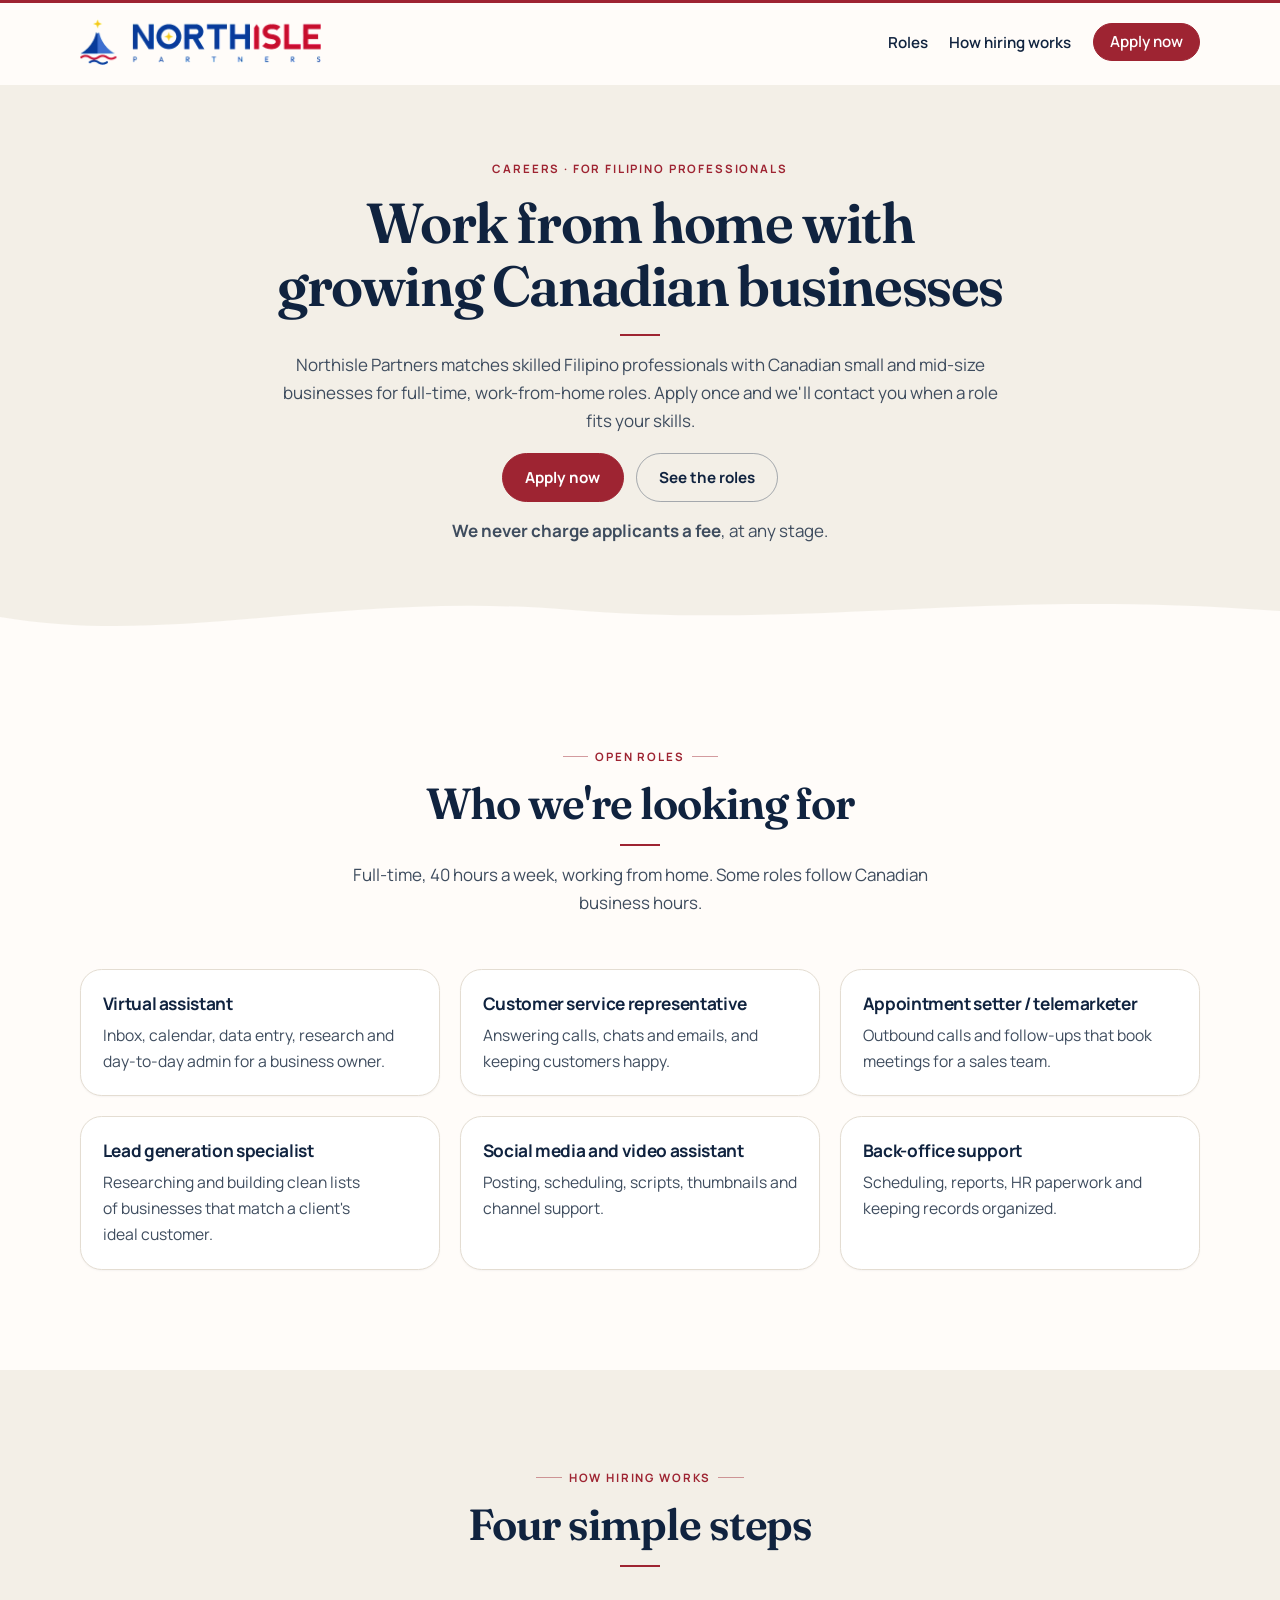
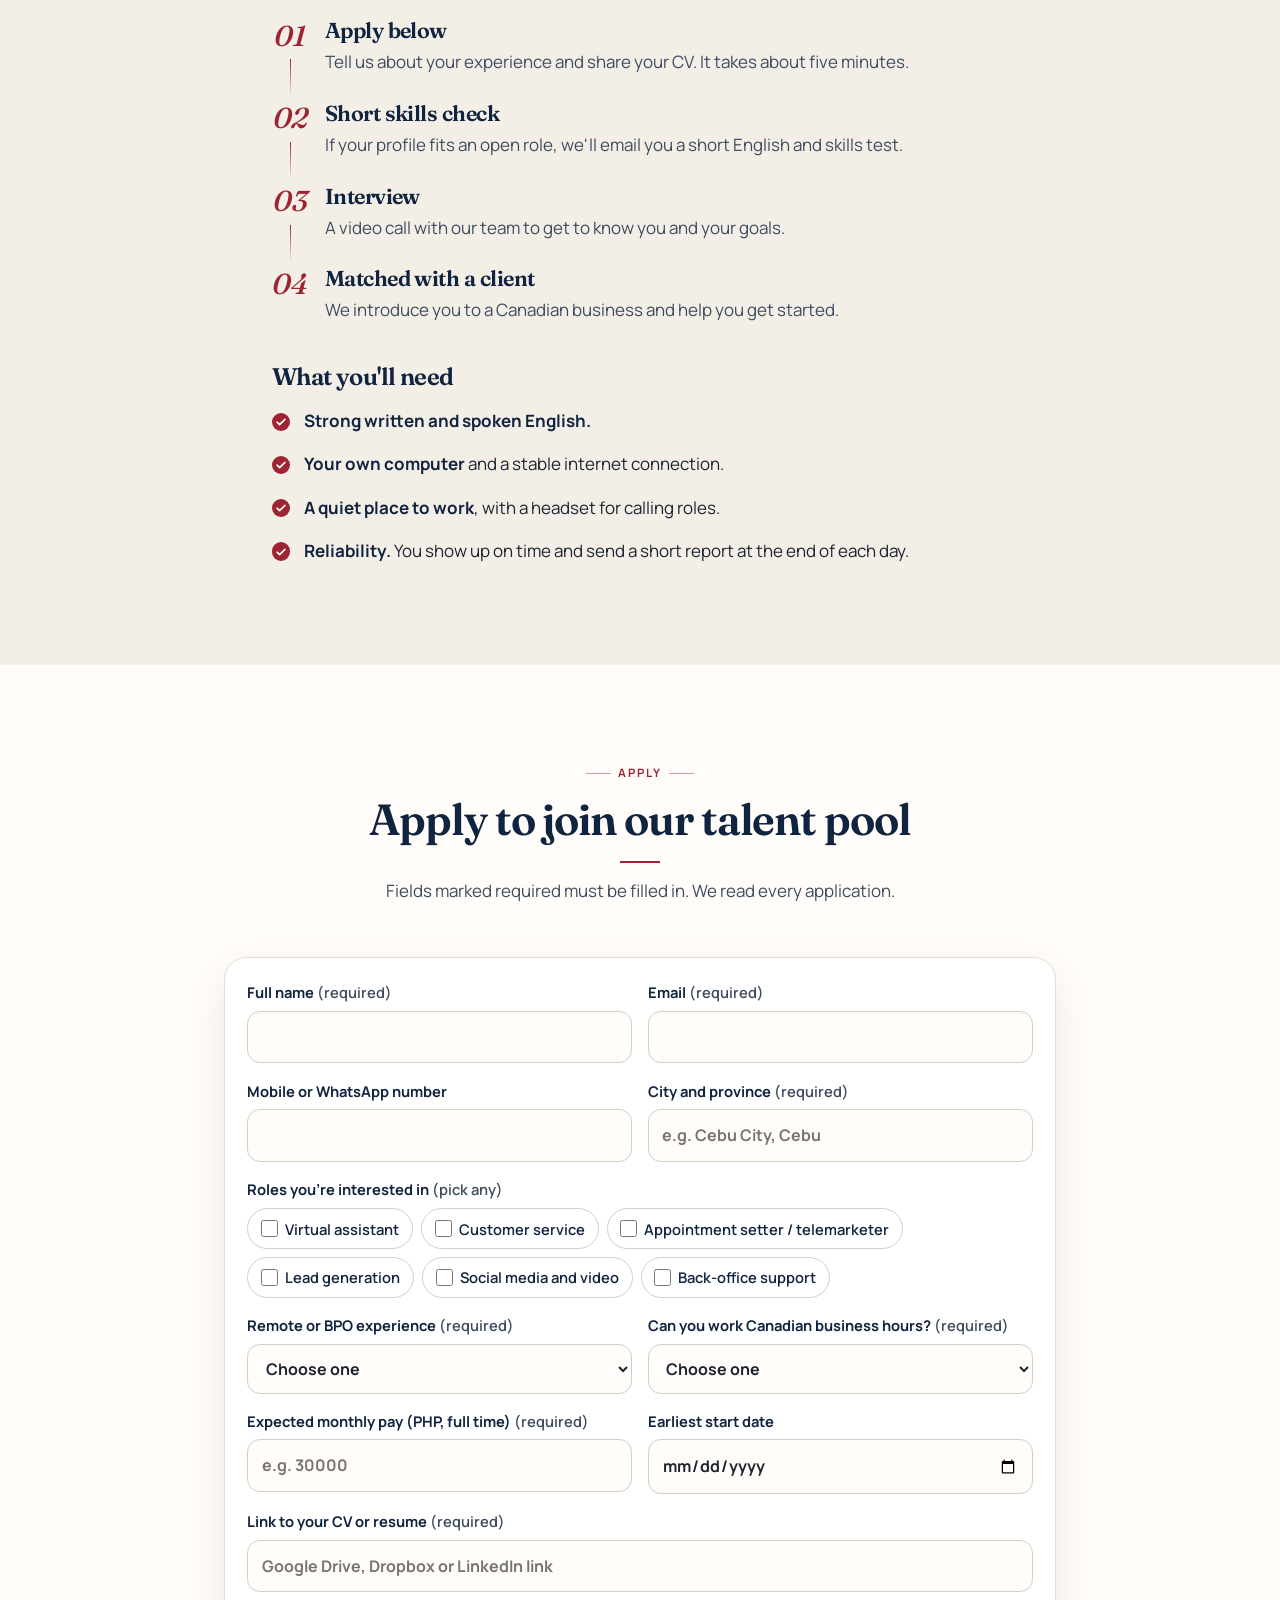
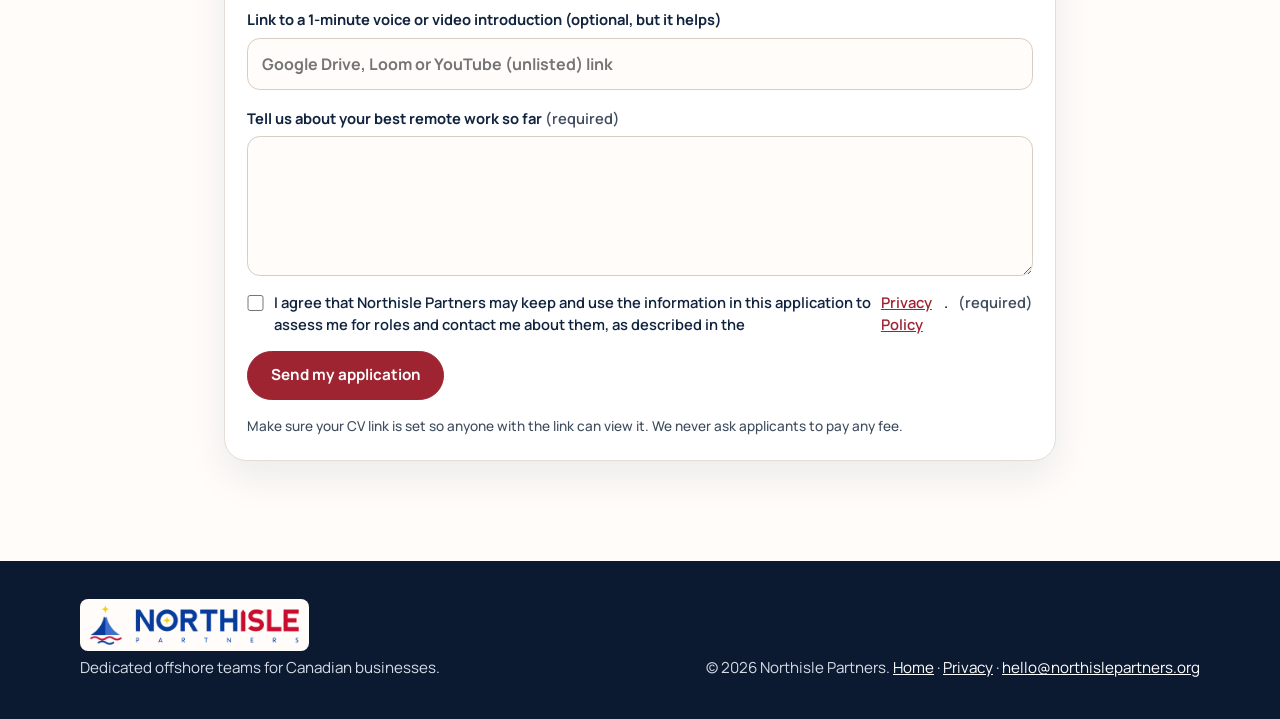
==== commit 6bbfd51b: "Add a privacy policy and fix the remaining review items - New privacy page, linked from page footers" ====
--- a/careers/index.html
+++ b/careers/index.html
@@ -5,7 +5,7 @@
 <script>document.documentElement.classList.add("js");</script>
 <meta name="viewport" content="width=device-width, initial-scale=1">
 <title>Careers | Work from home with Northisle Partners</title>
-<meta name="description" content="Filipino professionals: apply to work from home, full time, with Canadian small businesses as a virtual assistant, customer service rep, appointment setter or lead generation specialist.">
+<meta name="description" content="Filipino professionals: work from home full time with Canadian businesses as a virtual assistant, customer service rep, appointment setter or lead generator.">
 <meta name="robots" content="noindex">
 <link rel="canonical" href="https://northislepartners.org/careers/">
 <link rel="icon" href="/favicon.svg" type="image/svg+xml">
@@ -119,7 +119,6 @@
         <input type="hidden" name="_next" value="https://northislepartners.org/careers/thank-you/">
         <input type="hidden" name="_subject" value="New VA application from northislepartners.org">
         <input type="hidden" name="_template" value="table">
-        <input type="hidden" name="_captcha" value="false">
         <input type="hidden" name="form" value="VA application">
         <input type="text" name="_honey" style="display:none" tabindex="-1" autocomplete="off" aria-hidden="true">
         <div class="field-row">
@@ -183,7 +182,7 @@
         <label>Tell us about your best remote work so far <span class="req">(required)</span>
           <textarea name="message" required></textarea>
         </label>
-        <label class="consent"><input type="checkbox" name="consent" value="Yes" required> I agree that Northisle Partners may keep and use the information in this application to assess me for roles and contact me about them. <span class="req">(required)</span></label>
+        <label class="consent"><input type="checkbox" name="consent" value="Yes" required> I agree that Northisle Partners may keep and use the information in this application to assess me for roles and contact me about them, as described in the <a href="/privacy.html">Privacy Policy</a>. <span class="req">(required)</span></label>
         <button class="btn" type="submit">Send my application</button>
         <p class="hint">Make sure your CV link is set so anyone with the link can view it. We never ask applicants to pay any fee.</p>
       </form>
@@ -202,7 +201,7 @@
       </div>
       <p>Dedicated offshore teams for Canadian businesses.</p>
     </div>
-    <p>© <span id="yr">2026</span> Northisle Partners. <a href="/">Home</a> · <a href="mailto:hello@northislepartners.org">hello@northislepartners.org</a></p>
+    <p>© <span id="yr">2026</span> Northisle Partners. <a href="/">Home</a> · <a href="/privacy.html">Privacy</a> · <a href="mailto:hello@northislepartners.org">hello@northislepartners.org</a></p>
   </div>
 </footer>
 <script src="/main.js" defer></script>
--- a/styles.css
+++ b/styles.css
@@ -277,39 +277,6 @@
 }
 .site-header nav a.btn { white-space: nowrap; }
 .offers { background: var(--paper); padding: 1.5rem 0 3.25rem; }
-.offer-grid {
-  display: grid;
-  grid-template-columns: repeat(6, 1fr);
-  gap: 0.85rem;
-  list-style: none;
-  margin: 0;
-  padding: 0;
-}
-.offer-grid > li {
-  grid-column: span 2;
-  display: flex;
-  gap: 0.75rem;
-  align-items: flex-start;
-  margin: 0;
-  padding: 1rem 1rem 1.05rem;
-  background: var(--white);
-  border: 1px solid var(--line);
-  border-radius: 1.1rem;
-  color: var(--navy);
-}
-.offer-grid > li:nth-child(4),
-.offer-grid > li:nth-child(5) { grid-column: span 3; }
-.offer-grid > li.is-team {
-  grid-column: 1 / -1;
-  align-items: center;
-  background: var(--navy);
-  color: #fffcf9;
-  border-color: var(--navy);
-}
-.offer-grid > li.is-team .offer-icon {
-  background: rgba(255, 252, 249, 0.12);
-  color: #fffcf9;
-}
 .team-flag {
   display: inline-block;
   margin: 0 0.4rem 0.15rem 0;
@@ -330,24 +297,6 @@
   border-color: var(--navy);
   font-weight: 700;
 }
-.offer-grid > li.is-bold {
-  border-color: #e4c8cc;
-  box-shadow: inset 3px 0 0 var(--red);
-}
-.offer-grid p { margin: 0; font-weight: 700; line-height: 1.4; }
-.offer-grid .is-bold p,
-.offer-grid .is-bold strong { font-weight: 800; }
-.offer-icon {
-  width: 36px;
-  height: 36px;
-  flex: 0 0 auto;
-  display: grid;
-  place-items: center;
-  border-radius: 50%;
-  background: var(--mist);
-  color: var(--navy);
-}
-.offer-icon svg { width: 18px; height: 18px; }
 .offer-flag {
   display: inline-block;
   margin: 0 0.35rem 0.15rem 0;
@@ -477,8 +426,7 @@
   background: var(--navy);
   color: #f4f0e8;
 }
-.band-value h2,
-.band-value .compare-local h3 { color: #fffcf9; }
+.band-value h2 { color: #fffcf9; }
 .band-value .eyebrow { color: #f0c9ce; }
 .band-value .section-intro { color: #d5dce8; }
 .band-value .section-head h2::after { background: #f0c9ce; }
@@ -595,95 +543,6 @@
   line-height: 1.55;
 }
 .price-footnote a { color: #f0c9ce; font-weight: 700; }
-.band-value .compare { margin-top: 0.4rem; }
-.compare {
-  display: grid;
-  grid-template-columns: 1fr 1fr;
-  gap: 1.25rem;
-  align-items: stretch;
-}
-.compare-card {
-  margin: 0;
-  border-radius: 1.35rem;
-  padding: 1.7rem 1.45rem 1.45rem;
-}
-.compare-card h3 {
-  margin: 0;
-  font-size: clamp(1.45rem, 2vw, 1.8rem);
-}
-.compare-card p { margin: 0.75rem 0 0; }
-.compare ul {
-  list-style: none;
-  margin: 1.15rem 0 0;
-  padding: 0;
-  display: grid;
-  gap: 0.65rem;
-}
-.compare li { position: relative; padding-left: 1.55rem; }
-.compare-local {
-  background: #1a3050;
-  border: 1px solid rgba(244, 240, 232, 0.14);
-}
-.compare-local p,
-.compare-local li { color: #d5dce8; }
-.compare-local li::before {
-  content: "";
-  position: absolute;
-  left: 0;
-  top: 0.55em;
-  width: 0.45rem;
-  height: 0.45rem;
-  border-radius: 50%;
-  background: #f0c9ce;
-}
-.compare-ours {
-  background: var(--white);
-  color: var(--ink);
-  box-shadow: 0 18px 44px rgba(0, 0, 0, 0.22);
-}
-.compare-ours h3 { color: var(--navy); }
-.compare-ours p { color: var(--muted); }
-.compare-ours li { color: var(--ink); }
-.compare-ours li::before {
-  content: "";
-  position: absolute;
-  left: 0;
-  top: 0.2rem;
-  width: 1.05rem;
-  height: 1.05rem;
-  border-radius: 50%;
-  background: var(--red) url("data:image/svg+xml,%3Csvg xmlns='http://www.w3.org/2000/svg' viewBox='0 0 16 16'%3E%3Cpath d='M3.5 8.2 6.4 11 12.5 5' fill='none' stroke='white' stroke-width='1.8' stroke-linecap='round' stroke-linejoin='round'/%3E%3C/svg%3E") center / 0.72rem no-repeat;
-}
-.offer { margin: 1.75rem auto 0; max-width: 40rem; text-align: center; }
-.offer-banner {
-  display: inline-block;
-  margin: 0;
-  padding: 0.85rem 1.1rem;
-  background: var(--white);
-  color: var(--navy);
-  font-weight: 700;
-  line-height: 1.4;
-  border-radius: 1rem;
-}
-.offer-banner span {
-  display: inline-block;
-  margin: 0 0.45rem 0.15rem 0;
-  padding: 0.22rem 0.55rem;
-  background: var(--red);
-  color: #fff;
-  font-size: 0.68rem;
-  font-weight: 700;
-  letter-spacing: 0.12em;
-  text-transform: uppercase;
-  line-height: 1.3;
-  border-radius: 999px;
-  vertical-align: middle;
-}
-.offer-note {
-  margin: 0.55rem 0 0;
-  color: #d5dce8;
-  font-size: 0.85rem;
-}
 .value-close {
   max-width: 38rem;
   margin: 2.6rem auto 0;
@@ -696,29 +555,6 @@
   letter-spacing: -0.02em;
   color: #fffcf9;
 }
-
-.team-intro { text-align: center; max-width: 40rem; margin: 3.5rem auto 1.4rem; }
-.team-intro h3 { margin: 0; color: var(--navy); font-size: clamp(1.7rem, 2.6vw, 2.25rem); }
-.team-intro p { color: var(--muted); margin: 0.75rem 0 0; }
-.team-media {
-  position: relative;
-  width: 100%;
-  aspect-ratio: 16 / 9;
-  background: var(--navy);
-  margin-top: 0.5rem;
-}
-.team-media img,
-.team-media video {
-  position: absolute;
-  inset: 0;
-  width: 100%;
-  height: 100%;
-  object-fit: cover;
-  object-position: center;
-}
-.team-media video { opacity: 0; }
-.team-media video.is-playing { opacity: 1; }
-.team-media .wave { height: 84px; }
 
 .why-layout {
   display: grid;
@@ -892,16 +728,8 @@
   .price-grid { grid-template-columns: 1fr; }
 }
 @media (max-width: 860px) {
-  .offer-grid { grid-template-columns: 1fr; }
-  .offer-grid > li,
-  .offer-grid > li:nth-child(4),
-  .offer-grid > li:nth-child(5) { grid-column: auto; }
   .offer-chips { flex-direction: column; align-items: stretch; }
   .offer-chips li { border-radius: 1rem; text-align: left; }
-}
-@media (max-width: 800px) {
-  .compare { grid-template-columns: 1fr; }
-  .offer-banner { display: block; }
 }
 @media (max-width: 959px) {
   .hero { display: flex; flex-direction: column; min-height: 0; align-items: stretch; background: var(--paper); }
@@ -943,7 +771,7 @@
   .cta-row .btn { width: 100%; }
   .page-hero { padding-top: 3.2rem; }
   .site-footer .word img { height: 34px; }
-  .team-media .wave, .wave { height: 56px; }
+  .wave { height: 56px; }
 }
 /* ---- Refresh: motion, live details, calculator, phone call bar ---- */
 .site-header::after {
@@ -1178,54 +1006,6 @@
 .calc-time span { flex: 1 1 12rem; }
 .calc-time b { color: #fffcf9; }
 .calc-time em { width: 100%; text-align: right; font-style: normal; font-size: 0.85rem; }
-
-/* The Northisle Promise */
-.promise {
-  display: grid;
-  grid-template-columns: auto 1fr;
-  gap: 1.25rem 1.5rem;
-  max-width: 46rem;
-  margin: 2.2rem auto 0;
-  padding: 1.6rem 1.7rem;
-  background: var(--white);
-  color: var(--ink);
-  border-radius: 1.4rem;
-  box-shadow: 0 18px 44px rgba(0, 0, 0, 0.22);
-  outline: 2px dashed rgba(158, 36, 50, 0.35);
-  outline-offset: -10px;
-}
-.promise-seal {
-  width: 64px;
-  height: 64px;
-  display: grid;
-  place-items: center;
-  border-radius: 50%;
-  background: var(--red);
-  color: #fff;
-  box-shadow: 0 0 0 6px #fbe9ec;
-}
-.promise-seal svg { width: 32px; height: 32px; }
-.promise h3 { margin: 0; color: var(--navy); font-size: clamp(1.5rem, 2.2vw, 1.9rem); }
-.promise-lead { margin: 0.2rem 0 0.9rem; color: var(--red); font-weight: 700; }
-.promise-list { margin: 0; padding: 0; list-style: none; display: grid; gap: 0.6rem; counter-reset: p; }
-.promise-list li { position: relative; padding-left: 2rem; color: var(--muted); }
-.promise-list li::before {
-  counter-increment: p;
-  content: counter(p);
-  position: absolute;
-  left: 0;
-  top: 0.1rem;
-  width: 1.4rem;
-  height: 1.4rem;
-  display: grid;
-  place-items: center;
-  border-radius: 50%;
-  background: var(--navy);
-  color: #fff;
-  font-size: 0.78rem;
-  font-weight: 800;
-}
-.promise-list strong { color: var(--navy); }
 
 /* FAQ */
 .band-faq { border-top: 1px solid var(--line); }
@@ -1288,7 +1068,6 @@
   .mobile-cta.is-shown { transform: none; }
   .mobile-cta .btn { width: 100%; }
   .calc { grid-template-columns: 1fr; padding: 1.25rem; }
-  .promise { grid-template-columns: 1fr; padding: 1.4rem 1.3rem; }
 }
 @media (max-width: 959px) {
   .hero-card { right: auto; left: 1rem; bottom: 6.25rem; padding: 0.8rem 1rem; }
@@ -1312,3 +1091,111 @@
   .js .card.reveal.is-in:hover { transform: none; }
   video[data-mp4] { display: none !important; }
 }
+
+/* ---- Focused homepage: terms strip, folded calculator, framed video ---- */
+.offers { padding: 2.25rem 0 3rem; }
+.terms {
+  display: grid;
+  grid-template-columns: repeat(4, 1fr);
+  list-style: none;
+  margin: 0;
+  padding: 0;
+  background: var(--white);
+  border: 1px solid var(--line);
+  border-radius: 1.4rem;
+  box-shadow: var(--shadow);
+}
+.terms li {
+  display: grid;
+  align-content: start;
+  gap: 0.35rem;
+  margin: 0;
+  padding: 1.5rem 1.4rem 1.45rem;
+}
+.terms li + li { border-left: 1px solid var(--line); }
+.terms strong {
+  font-family: Fraunces, Georgia, serif;
+  font-weight: 620;
+  font-size: clamp(1.45rem, 2.2vw, 1.85rem);
+  letter-spacing: -0.03em;
+  line-height: 1.1;
+  color: var(--navy);
+}
+.terms li:first-child strong { color: var(--red); }
+.terms span { color: var(--muted); font-size: 0.93rem; line-height: 1.5; }
+.terms-perks {
+  margin: 1.25rem auto 0;
+  max-width: 60rem;
+  text-align: center;
+  color: var(--navy);
+  font-size: 0.93rem;
+  font-weight: 600;
+  line-height: 1.7;
+}
+.terms-sep { margin: 0 0.5rem; color: var(--muted); }
+
+.btn-light { background: var(--white); border-color: var(--white); color: var(--navy); }
+.btn-light:hover { background: #fff; border-color: #fff; color: var(--red); }
+
+.calc-wrap { margin: 1.4rem auto 0; }
+.calc-wrap > summary {
+  display: flex;
+  align-items: center;
+  justify-content: center;
+  gap: 0.6rem;
+  width: fit-content;
+  margin: 0 auto;
+  padding: 0.75rem 1.25rem;
+  border: 1px solid rgba(244, 240, 232, 0.35);
+  border-radius: 999px;
+  color: #fffcf9;
+  font-weight: 700;
+  cursor: pointer;
+  list-style: none;
+  transition: background 0.2s ease, border-color 0.2s ease;
+}
+.calc-wrap > summary::-webkit-details-marker { display: none; }
+.calc-wrap > summary::after { content: "+"; font-size: 1.15rem; line-height: 1; transition: transform 0.25s ease; }
+.calc-wrap[open] > summary::after { transform: rotate(45deg); }
+.calc-wrap > summary:hover { background: rgba(244, 240, 232, 0.08); border-color: rgba(244, 240, 232, 0.6); }
+.calc-wrap > summary:focus-visible { outline-color: #f0c9ce; }
+
+.frame-video { position: relative; aspect-ratio: 4 / 3; }
+.frame-video img,
+.frame-video video { position: absolute; inset: 0; width: 100%; height: 100%; object-fit: cover; }
+.frame-video video { opacity: 0; transition: opacity 0.6s ease; }
+.frame-video video.is-playing { opacity: 1; }
+
+@media (max-width: 860px) {
+  .terms { grid-template-columns: 1fr 1fr; }
+  .terms li:nth-child(3) { border-left: 0; }
+  .terms li:nth-child(n + 3) { border-top: 1px solid var(--line); }
+}
+@media (max-width: 480px) {
+  .terms { grid-template-columns: 1fr; }
+  .terms li { padding: 1.15rem 1.2rem; }
+  .terms li + li { border-left: 0; border-top: 1px solid var(--line); }
+  .terms-sep { display: block; height: 0; overflow: hidden; }
+}
+/* Services: an even grid reads faster than a staggered one */
+.card-grid { align-items: stretch; }
+.card-grid .card:nth-child(n) { margin-top: 0; }
+@media (min-width: 1021px) {
+  #services .card-grid { grid-template-columns: repeat(4, 1fr); gap: 1rem; }
+  #services .card { padding: 1.35rem 1.2rem 1.2rem; }
+}
+/* Without JS the calculator stays hidden, so hide its toggle too */
+html:not(.js) .calc-wrap { display: none; }
+/* Keep the hero lead on the light side of the photo fade */
+@media (min-width: 960px) { .hero .lead { max-width: 29rem; } }
+
+/* Privacy policy */
+.legal { padding-top: 3rem; }
+.legal-body { max-width: 44rem; }
+.legal-body h2 { font-size: clamp(1.35rem, 2vw, 1.65rem); margin: 2.4rem 0 0.6rem; }
+.legal-body h2:first-child { margin-top: 0; }
+.legal-body p, .legal-body li { color: var(--muted); }
+.legal-body p { margin: 0 0 0.9rem; }
+.legal-body ul { margin: 0 0 0.9rem; padding-left: 1.2rem; display: grid; gap: 0.45rem; }
+.legal-body strong { color: var(--navy); }
+.form-privacy { margin: 0; color: var(--muted); font-size: 0.85rem; }
